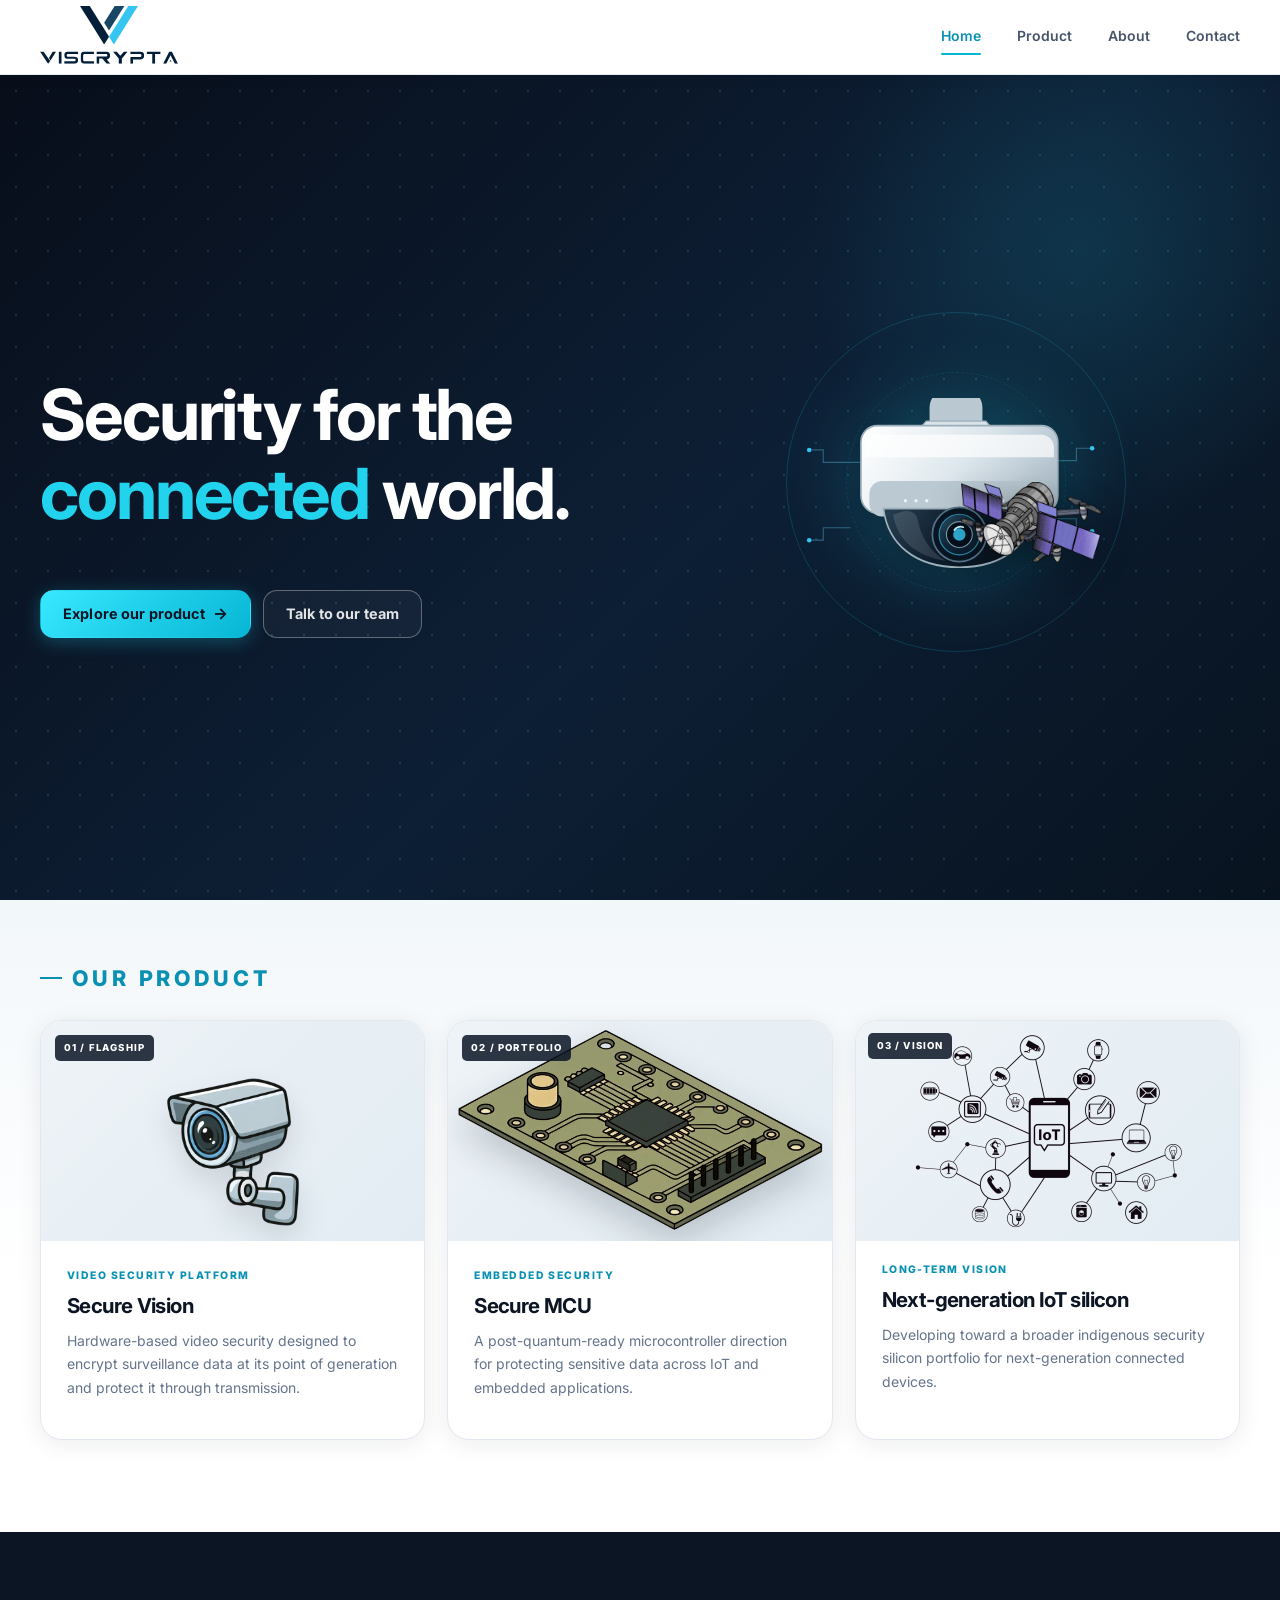
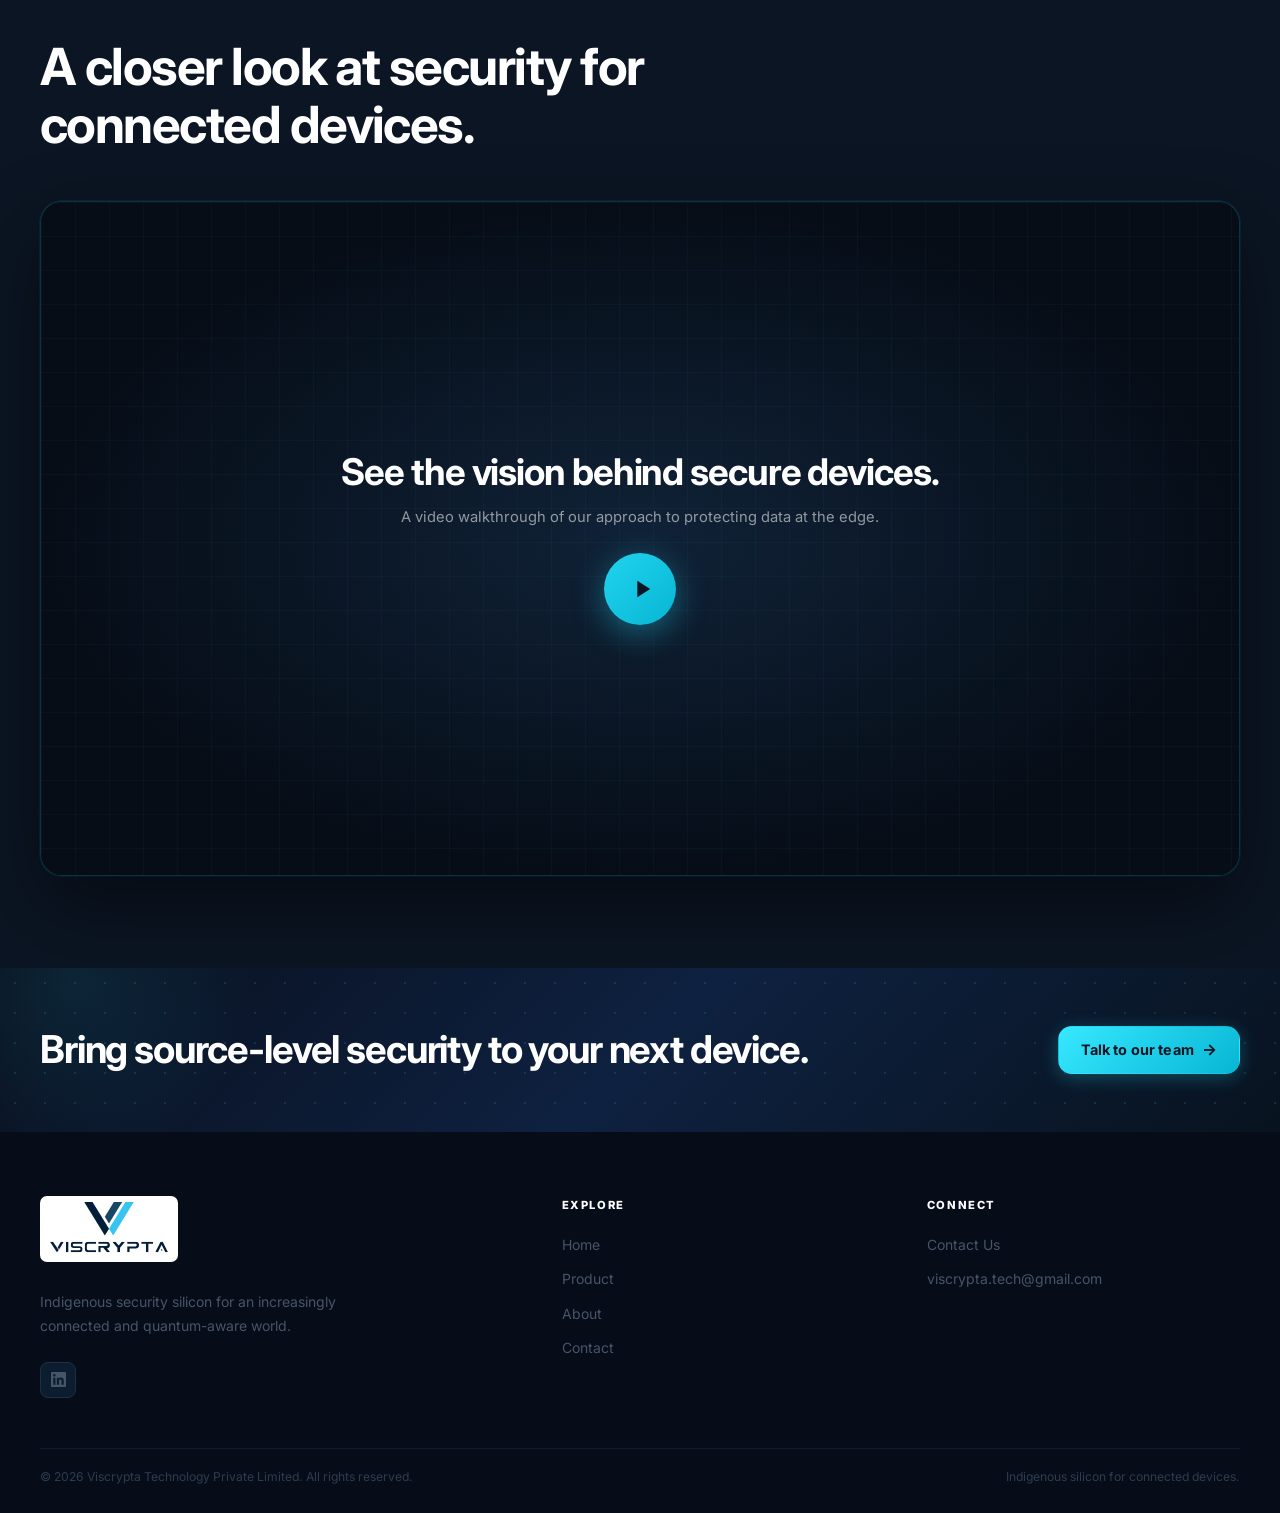
==== index.html @ e65d80e6 "Revise meta tags for improved description Updated meta description and Open Graph tags for clarity." ====
<!doctype html>
<html lang="en">
<head>
  <meta charset="utf-8">
  <meta name="viewport" content="width=device-width, initial-scale=1">
  <meta name="description" content="Viscrypta builds indigenous, hardware rooted security for IoT and embedded devices, protecting data at the edge.">
  <meta name="theme-color" content="#0b1523">
  <title>Viscrypta | Security Silicon for the Connected World</title>
  <link rel="icon" href="https://viscrypta0411.github.io/viscrypta-website/assets/web/viscrypta-favicon.svg" type="image/svg+xml">
  <meta property="og:title" content="Viscrypta | Security for the Connected World">
  <meta property="og:description" content="Hardware rooted security for IoT and embedded systems—designed to protect data at the edge with a quantum era.">
  <meta property="og:type" content="website">
  <meta property="og:image" content="https://viscrypta0411.github.io/viscrypta-website/assets/web/viscrypta-favicon.svg">
  <meta property="og:url" content="https://viscrypta0411.github.io/viscrypta-website/">
  <meta name="twitter:card" content="summary_large_image">
  <link rel="preconnect" href="https://fonts.googleapis.com">
  <link rel="preconnect" href="https://fonts.gstatic.com" crossorigin>
  <link href="https://fonts.googleapis.com/css2?family=Inter:wght@400;500;600;700;800&display=swap" rel="stylesheet">
  <link rel="stylesheet" href="styles.css">
  <script src="script.js" defer></script>
</head>
<body>
  <header class="site-header">
    <div class="container nav-wrap">
      <a class="brand" href="index.html" aria-label="Viscrypta home"><img class="brand-logo" src="assets/web/viscrypta-logo.svg" alt="Viscrypta Technology Private Limited"></a>
      <button class="nav-toggle" type="button" aria-label="Open navigation menu" aria-expanded="false" aria-controls="primary-navigation">
        <svg width="20" height="20" viewBox="0 0 20 20" fill="none" aria-hidden="true">
          <rect y="3" width="20" height="2" rx="1" fill="currentColor"/>
          <rect y="9" width="20" height="2" rx="1" fill="currentColor"/>
          <rect y="15" width="20" height="2" rx="1" fill="currentColor"/>
        </svg>
      </button>
      <nav class="nav-links" id="primary-navigation" aria-label="Main navigation">
        <a href="index.html" aria-current="page">Home</a><a href="product.html">Product</a><a href="about.html">About</a><a href="contact.html">Contact</a>
      </nav>
    </div>
  </header>

  <main>
    <section class="hero">
      <div class="container hero-grid">
        <div class="hero-copy">
          <h1>Security for the <span>connected</span> world.</h1>
          <div class="actions">
            <a class="button button-primary" href="product.html">Explore our product <span class="arrow" aria-hidden="true">→</span></a>
            <a class="button button-outline" href="contact.html">Talk to our team</a>
          </div>
        </div>
        <div class="hero-visual" aria-hidden="true">
          <img class="hero-visual-device" src="assets/web/secure-vision-camera.svg" alt="">
          <img class="hero-visual-accent hero-visual-drone" src="assets/web/secure-drone.svg" alt="">
          <img class="hero-visual-accent hero-visual-satellite" src="assets/web/secure-satellite.svg" alt="">
        </div>
      </div>
    </section>

    <section class="section portfolio-section" id="portfolio">
      <div class="container">
        <div class="section-heading section-heading-compact"><span class="eyebrow">Our product</span></div>
        <div class="portfolio-grid">
          <article class="portfolio-card portfolio-card-primary"><div class="portfolio-card-image"><img src="assets/web/cctv.svg" alt="Original illustration of a secure camera with an integrated encryption chip" loading="lazy"><span class="portfolio-number">01 / FLAGSHIP</span></div><div class="portfolio-card-copy"><span class="portfolio-kicker">Video security platform</span><h3>Secure Vision</h3><p>Hardware-based video security designed to encrypt surveillance data at its point of generation and protect it through transmission.</p></div></article>
          <article class="portfolio-card"><div class="portfolio-card-image portfolio-image-chip"><img src="assets/web/mcu.svg" alt="Secure MCU illustration" loading="lazy"><span class="portfolio-number">02 / PORTFOLIO</span></div><div class="portfolio-card-copy"><span class="portfolio-kicker">Embedded security</span><h3>Secure MCU</h3><p>A post-quantum-ready microcontroller direction for protecting sensitive data across IoT and embedded applications.</p></div></article>
          <article class="portfolio-card portfolio-card-roadmap"><div class="roadmap-art"><img src="assets/web/IoT-network.svg" alt="Next-generation IoT silicon network illustration" loading="lazy"><span class="portfolio-number stacked">03 / VISION</span></div><div class="portfolio-card-copy"><span class="portfolio-kicker">Long-term vision</span><h3>Next-generation IoT silicon</h3><p>Developing toward a broader indigenous security silicon portfolio for next-generation connected devices.</p></div></article>
        </div>
      </div>
    </section>

    <section class="section dark-section video-reveal" aria-labelledby="video-title">
      <div class="container">
        <div class="section-heading">
          <h2 id="video-title">A closer look at security for connected devices.</h2>
        </div>
        <div class="video-section-wrap">
          <div class="video-embed-frame">
            <div class="yt-facade" data-video="assets/web/videoplayback.mp4" tabindex="0" role="button" aria-label="Play product walkthrough video">
              <div class="yt-meta">
                <h3>See the vision behind secure devices.</h3>
                <p>A video walkthrough of our approach to protecting data at the edge.</p>
              </div>
              <button class="yt-play-btn" type="button" aria-label="Play product demo video">
                <svg viewBox="0 0 24 24" fill="currentColor" aria-hidden="true"><path d="M8 5v14l11-7z"/></svg>
              </button>
            </div>
          </div>
        </div>
      </div>
    </section>

    <section class="cta-band"><div class="container"><h2>Bring source-level security to your next device.</h2><a class="button button-primary" href="contact.html">Talk to our team <span class="arrow" aria-hidden="true">→</span></a></div></section>
  </main>

  <footer class="site-footer">
    <div class="container">
      <div class="footer-top">
        <div>
          <a class="brand" href="index.html" aria-label="Viscrypta home"><img class="brand-logo" src="assets/web/viscrypta-logo.svg" alt="Viscrypta Technology Private Limited"></a>
          <p class="footer-about">Indigenous security silicon for an increasingly connected and quantum-aware world.</p>
          <div class="footer-social">
            <a href="https://www.linkedin.com/company/viscrypta" aria-label="Viscrypta on LinkedIn" target="_blank" rel="noopener noreferrer">
              <svg viewBox="0 0 24 24" fill="currentColor" aria-hidden="true"><path d="M20.447 20.452h-3.554v-5.569c0-1.328-.027-3.037-1.852-3.037-1.853 0-2.136 1.445-2.136 2.939v5.667H9.351V9h3.414v1.561h.046c.477-.9 1.637-1.85 3.37-1.85 3.601 0 4.267 2.37 4.267 5.455v6.286zM5.337 7.433a2.062 2.062 0 01-2.063-2.065 2.064 2.064 0 112.063 2.065zm1.782 13.019H3.555V9h3.564v11.452zM22.225 0H1.771C.792 0 0 .774 0 1.729v20.542C0 23.227.792 24 1.771 24h20.451C23.2 24 24 23.227 24 22.271V1.729C24 .774 23.2 0 22.222 0h.003z"/></svg>
            </a>
          </div>
        </div>
        <div><div class="footer-title">Explore</div><div class="footer-links"><a href="index.html">Home</a><a href="product.html">Product</a><a href="about.html">About</a><a href="contact.html">Contact</a></div></div>
        <div><div class="footer-title">Connect</div><div class="footer-links"><a href="contact.html">Contact Us</a><a href="mailto:viscrypta.tech@gmail.com">viscrypta.tech@gmail.com</a></div></div>
      </div>
      <div class="footer-bottom"><span>© 2026 Viscrypta Technology Private Limited. All rights reserved.</span><span>Indigenous silicon for connected devices.</span></div>
    </div>
  </footer>
</body>
</html>
---- styles.css ----
/* ============================================================
   VISCRYPTA — Design System v2
   ============================================================ */

:root {
  --navy:        #0b1523;
  --navy-soft:   #132035;
  --cyan:        #22d3ee;
  --cyan-mid:    #06b6d4;
  --cyan-dark:   #0891b2;
  --steel:       #94a3b8;
  --ink-muted:   #64748b;
  --line:        #e2e8f0;
  --pale:        #f8fafc;
  --white:       #ffffff;
  --green:       #10b981;
  --max-width:   1200px;
  --r:           14px;
  --r-lg:        22px;
  --shadow:      0 4px 24px rgba(11,21,35,.08);
  --shadow-md:   0 12px 40px rgba(11,21,35,.11);
  --shadow-lg:   0 24px 64px rgba(11,21,35,.16);
}

/* ── Reset & Base ─────────────────────────────────────────── */
*, *::before, *::after { box-sizing: border-box; }
html { scroll-behavior: smooth; }
body {
  margin: 0;
  color: var(--navy);
  background: #fff;
  font-family: Inter, 'Segoe UI', Arial, sans-serif;
  font-size: 16px;
  line-height: 1.68;
  -webkit-font-smoothing: antialiased;
}
a { color: inherit; text-decoration: none; }
button, input, textarea { font: inherit; }
img, svg { max-width: 100%; }
p { margin-top: 0; }
h1, h2, h3 { margin-top: 0; line-height: 1.12; letter-spacing: -.03em; }
h1 { font-size: clamp(2.5rem, 5.5vw, 4.8rem); }
h2 { font-size: clamp(2rem, 4vw, 3.2rem); }
h3 { font-size: 1.28rem; }
.container { width: min(var(--max-width), calc(100% - 48px)); margin-inline: auto; }

/* ── Utilities ────────────────────────────────────────────── */
.eyebrow {
  display: inline-flex; align-items: center; gap: 10px;
  color: var(--cyan-dark); font-size: .72rem; font-weight: 800;
  letter-spacing: .18em; text-transform: uppercase;
}
.eyebrow::before { content: ''; width: 22px; height: 2px; background: currentColor; flex: none; }
.lead { color: var(--ink-muted); font-size: clamp(1.05rem, 1.5vw, 1.2rem); max-width: 640px; }
.section { padding: 92px 0; }
.section-heading { max-width: 720px; margin-bottom: 48px; }
.section-heading-compact { margin-bottom: 24px; }
.section-heading h2 { margin: 14px 0 16px; }
.section-heading .eyebrow,
.story-copy > .eyebrow,
.roadmap-layout .eyebrow { font-size: clamp(1rem, 2vw, 1.35rem); }
.capability-heading { font-size: clamp(1.6rem, 3vw, 2.4rem); }
.section-heading p { color: var(--ink-muted); margin-bottom: 0; }
.section-heading .eyebrow + .lead,
.section-heading .eyebrow + p { margin-top: 18px; line-height: 1.78; }
.arrow { font-size: 1.1em; line-height: 1; transition: transform .2s ease; }
.button:hover .arrow { transform: translateX(3px); }

/* ── Buttons ──────────────────────────────────────────────── */
.button {
  display: inline-flex; align-items: center; justify-content: center; gap: 8px;
  min-height: 48px; padding: 0 22px;
  border: 1.5px solid transparent; border-radius: var(--r);
  font-size: .9rem; font-weight: 700; letter-spacing: .01em; cursor: pointer;
  transition: transform .2s, box-shadow .2s, background .2s, border-color .2s, color .2s;
}
.button:hover { transform: translateY(-2px); }
.button:active { transform: translateY(0) scale(0.98); }
.button-primary {
  color: var(--navy);
  background: linear-gradient(135deg, #38e8ff 0%, var(--cyan-mid) 100%);
  border-color: transparent;
  box-shadow: 0 4px 18px rgba(34,211,238,.28);
}
.button-primary:hover {
  background: linear-gradient(135deg, #5ef0ff 0%, #22d3ee 100%);
  box-shadow: 0 8px 30px rgba(34,211,238,.4);
}
.button-outline { color: var(--navy); border-color: #c5d0dc; background: transparent; }
.button-outline:hover { border-color: var(--cyan-dark); color: var(--cyan-dark); background: rgba(34,211,238,.06); }
.button-dark { color: white; background: var(--navy); border-color: var(--navy); }
.button-dark:hover { background: #1b2d46; }
/* Hero variant overrides */
.hero .button-outline { color: rgba(255,255,255,.88); border-color: rgba(255,255,255,.32); background: rgba(255,255,255,.04); }
.hero .button-outline:hover { color: #fff; border-color: var(--cyan); background: rgba(34,211,238,.1); }

/* ── Header ───────────────────────────────────────────────── */
.site-header {
  position: sticky; top: 0; z-index: 50;
  background: rgba(255,255,255,.9);
  backdrop-filter: blur(20px);
  -webkit-backdrop-filter: blur(20px);
  border-bottom: 1px solid rgba(226,232,240,.8);
  box-shadow: 0 1px 18px rgba(11,21,35,.04);
  transition: background .25s ease, box-shadow .25s ease;
}
.site-header.is-scrolled {
  background: rgba(255,255,255,.98);
  box-shadow: 0 4px 24px rgba(11,21,35,.09);
}
.nav-wrap {
  min-height: 74px;
  display: flex; align-items: center; justify-content: space-between; gap: 32px;
}
.brand { display: inline-flex; align-items: center; gap: 11px; font-weight: 800; font-size: 1.05rem; white-space: nowrap; }
.brand-logo { display: block; width: 138px; height: auto; object-fit: contain; }
.nav-links { display: flex; align-items: center; gap: clamp(16px, 3vw, 36px); }
.nav-links > a:not(.button) {
  color: #475569; font-size: .875rem; font-weight: 600;
  transition: color .2s; position: relative; padding-bottom: 2px;
}
.nav-links > a:not(.button):hover { color: var(--navy); }
.nav-links > a[aria-current="page"] { color: var(--cyan-dark); }
.nav-links > a[aria-current="page"]::after {
  content: ''; position: absolute; bottom: -5px; left: 0; right: 0;
  height: 2px; background: var(--cyan-mid); border-radius: 2px;
}
.nav-toggle {
  display: none; width: 44px; height: 44px;
  background: transparent; color: var(--navy);
  border: 1.5px solid var(--line); border-radius: 10px; cursor: pointer;
  place-items: center; transition: border-color .2s, background .2s;
}
.nav-toggle:hover {
  border-color: var(--cyan-mid);
  background: rgba(34,211,238,.05);
}
.nav-toggle svg rect {
  transition: transform .25s ease, opacity .2s ease;
  transform-origin: 10px 10px;
}
.nav-toggle.is-active svg rect:nth-child(1) {
  transform: translateY(6px) rotate(45deg);
}
.nav-toggle.is-active svg rect:nth-child(2) {
  opacity: 0;
}
.nav-toggle.is-active svg rect:nth-child(3) {
  transform: translateY(-6px) rotate(-45deg);
}

/* ── Hero ─────────────────────────────────────────────────── */
.hero {
  position: relative; overflow: hidden;
  min-height: calc(100vh - 75px);
  min-height: calc(100svh - 75px);
  display: flex; align-items: center;
  padding: 100px 0 112px; color: #fff;
  background: linear-gradient(135deg, #080e1a 0%, #0d1f35 55%, #08131f 100%);
}
/* Subtle dot grid */
.hero::before {
  content: '';
  position: absolute; inset: 0;
  background-image:
    radial-gradient(circle, rgba(34,211,238,.18) 1px, transparent 1px);
  background-size: 32px 32px;
  pointer-events: none;
}
/* Glow orb */
.hero::after {
  content: '';
  position: absolute;
  top: -15%; right: -8%;
  width: 600px; height: 600px;
  background: radial-gradient(circle, rgba(34,211,238,.13) 0%, transparent 65%);
  pointer-events: none;
}
.hero-grid {
  position: relative; z-index: 1;
  display: grid;
  grid-template-columns: 1fr 1fr;
  gap: 64px;
  align-items: center;
}
.hero-copy { max-width: 600px; }
.hero-copy .eyebrow { color: var(--cyan); }
.hero-copy h1 { margin: 16px 0 22px; }
.hero-copy h1 span { color: var(--cyan); }
.hero-copy .lead { color: rgba(255,255,255,.62); max-width: 560px; margin-bottom: 36px; }
.actions { display: flex; flex-wrap: wrap; gap: 12px; }
.hero .actions { transform: translateY(35px); }

/* Hero visual / animated illustration */
.hero-visual {
  position: relative; display: flex; align-items: center; justify-content: center;
  min-height: 360px;
}
.hero-visual::before {
  content: '';
  position: absolute;
  width: 340px; height: 340px;
  border: 1px solid rgba(34,211,238,.18);
  border-radius: 50%;
  animation: spin-ring 22s linear infinite;
}
.hero-visual::after {
  content: '';
  position: absolute;
  width: 220px; height: 220px;
  border: 1px dashed rgba(34,211,238,.12);
  border-radius: 50%;
  animation: spin-ring 16s linear infinite reverse;
}
.hero-visual-device {
  position: relative; z-index: 1;
  width: min(88%, 360px);
  filter: drop-shadow(0 4px 40px rgba(34,211,238,.3));
  animation: float 5s ease-in-out infinite;
}
.hero-visual-accent {
  position: absolute; z-index: 2; top: 50%; left: 50%;
  width: clamp(112px, 30%, 150px); height: auto;
  object-fit: contain;
  filter: drop-shadow(0 8px 16px rgba(0,0,0,.24));
  pointer-events: none;
  animation: orbit-camera 28s linear infinite;
}
.hero-visual-satellite { animation-delay: -14s; }
@keyframes orbit-camera {
  0%, 100% { transform: translate(-50%, -50%) translate(0, -170px); }
  12.5% { transform: translate(-50%, -50%) translate(165px, -140px); }
  25% { transform: translate(-50%, -50%) translate(230px, 0); }
  37.5% { transform: translate(-50%, -50%) translate(165px, 140px); }
  50% { transform: translate(-50%, -50%) translate(0, 170px); }
  62.5% { transform: translate(-50%, -50%) translate(-165px, 140px); }
  75% { transform: translate(-50%, -50%) translate(-230px, 0); }
  87.5% { transform: translate(-50%, -50%) translate(-165px, -140px); }
}
@keyframes spin-ring { to { transform: rotate(360deg); } }
@keyframes float { 0%, 100% { transform: translateY(0); } 50% { transform: translateY(-16px); } }

.hero-note { display: flex; align-items: center; gap: 10px; margin-top: 34px; color: rgba(255,255,255,.5); font-size: .8rem; }
.status-dot { width: 8px; height: 8px; flex: none; background: var(--green); border-radius: 50%; box-shadow: 0 0 0 5px rgba(16,185,129,.15); }

/* ── Portfolio Section ────────────────────────────────────── */
.portfolio-section { padding-top: 60px; background: linear-gradient(180deg, #f2f7fa 0%, #fff 60%); }
.portfolio-grid { display: grid; grid-template-columns: repeat(3, minmax(0, 1fr)); gap: 22px; align-items: stretch; }
.portfolio-card {
  min-width: 0; overflow: hidden; display: flex; flex-direction: column;
  background: white; border: 1px solid var(--line); border-radius: var(--r-lg);
  box-shadow: var(--shadow);
  transition: transform .28s ease, box-shadow .28s ease, border-color .28s ease;
}
.portfolio-card:hover {
  transform: translateY(-6px);
  border-color: rgba(34,211,238,.55);
  box-shadow: var(--shadow-lg), 0 0 0 1px rgba(34,211,238,.12);
}
.portfolio-card-image {
  position: relative; height: 220px; overflow: hidden;
  display: grid; place-items: center;
  background: linear-gradient(135deg, #eef3f7, #e2ecf2);
}
.portfolio-card-primary .portfolio-card-image { height: 220px; padding: 8px 16px 20px; }
.portfolio-card-image img { width: 100%; height: 100%; object-fit: cover; transition: transform .55s ease; }
.portfolio-card:hover .portfolio-card-image img { transform: scale(1.05); }
.portfolio-card-image.portfolio-image-chip img { object-fit: contain; filter: drop-shadow(0 16px 18px rgba(11,20,36,.2)); transition: none; transform: none !important; }
.portfolio-card-primary .portfolio-card-image img { width: 78%; height: 78%; object-fit: contain; object-position: center; transform: translateY(-7px); filter: drop-shadow(0 14px 14px rgba(11,20,36,.12)); }
.portfolio-card-primary:hover .portfolio-card-image img { transform: translateY(-7px); }
.portfolio-card-roadmap .roadmap-art { height: 220px; min-height: 0; background: linear-gradient(135deg, #eef3f7, #e2ecf2); }
.portfolio-card-roadmap .roadmap-art img { width: 100%; height: 100%; object-fit: contain; }
.portfolio-card-roadmap .roadmap-art .portfolio-number { top: 12px; left: 12px; background: rgba(11,20,36,.85); color: #fff; }
.portfolio-card-roadmap .roadmap-art .stacked { position: absolute; left: 12px; top: 12px; z-index: 2; }
.portfolio-card-roadmap .text-link { border-bottom-color: var(--cyan); color: var(--navy); }
.portfolio-card-roadmap .text-link:hover { color: var(--cyan-dark); }
.portfolio-number { position: absolute; top: 14px; left: 14px; padding: 5px 9px; color: white; background: rgba(11,20,36,.85); font-size: .6rem; font-weight: 800; letter-spacing: .12em; border-radius: 5px; }
.portfolio-card-copy { padding: 26px; display: flex; flex: 1; flex-direction: column; align-items: flex-start; }
.portfolio-kicker { color: var(--cyan-dark); font-size: .65rem; font-weight: 800; letter-spacing: .14em; text-transform: uppercase; }
.portfolio-card-copy h3 { margin: 10px 0 11px; font-size: 1.28rem; }
.portfolio-card-copy p { flex: 1; color: var(--ink-muted); font-size: .875rem; }
.text-link { display: inline-flex; gap: 7px; align-items: center; color: var(--navy); font-size: .82rem; font-weight: 700; border-bottom: 1.5px solid var(--cyan); padding-bottom: 2px; transition: color .2s; }
.text-link:hover { color: var(--cyan-dark); }
.portfolio-card-roadmap .portfolio-card-copy { padding-top: 20px; }
.roadmap-art { min-height: 220px; position: relative; overflow: hidden; }

/* ── Dark / Video Section ─────────────────────────────────── */
.dark-section { color: white; background: var(--navy); }
.dark-section .section-heading p, .dark-section .lead { color: rgba(255,255,255,.58); }
.dark-section .eyebrow { color: var(--cyan); }
.video-reveal { opacity: 0; transform: translateY(40px); transition: opacity .8s ease, transform .8s ease; }
.video-reveal.is-visible { opacity: 1; transform: translateY(0); }

/* YouTube embed */
.video-section-wrap { margin-top: 42px; }
.video-embed-frame {
  position: relative; overflow: hidden; width: 100%; aspect-ratio: 16 / 9;
  border-radius: var(--r-lg);
  border: 1px solid rgba(34,211,238,.2);
  box-shadow: 0 32px 80px rgba(0,0,0,.45), 0 0 0 1px rgba(34,211,238,.08);
  background: #050c18;
}
.video-embed-frame iframe, .video-embed-frame video { display: block; position: absolute; inset: 0; width: 100%; height: 100%; border: 0; }

/* YouTube facade (click-to-play) */
.yt-facade {
  position: absolute; inset: 0; display: flex; flex-direction: column;
  align-items: center; justify-content: center; gap: 24px;
  cursor: pointer;
  background: radial-gradient(ellipse at center, #102237 0%, #060d17 70%);
  transition: background .3s ease;
  outline: none;
}
.yt-facade:focus-visible {
  box-shadow: inset 0 0 0 3px var(--cyan);
}
.yt-facade:hover {
  background: radial-gradient(ellipse at center, #132a42 0%, #08121f 70%);
}
.yt-facade:hover .yt-play-btn {
  transform: scale(1.12);
  box-shadow: 0 12px 40px rgba(34,211,238,.6);
}
.yt-facade::before {
  content: '';
  position: absolute; inset: 0;
  background-image: linear-gradient(rgba(34,211,238,.035) 1px, transparent 1px),
    linear-gradient(90deg, rgba(34,211,238,.035) 1px, transparent 1px);
  background-size: 34px 34px;
  pointer-events: none;
}
.yt-meta { position: relative; z-index: 1; text-align: center; padding: 0 20px; }
.yt-label {
  display: inline-flex; align-items: center; gap: 9px;
  color: var(--cyan); font-size: .68rem; font-weight: 800; letter-spacing: .15em;
  margin-bottom: 16px;
}
.yt-label i { display: inline-block; width: 7px; height: 7px; border-radius: 50%; background: var(--green); box-shadow: 0 0 0 4px rgba(16,185,129,.15); }
.yt-meta h3 { color: white; font-size: clamp(1.5rem, 3vw, 2.3rem); margin: 0 0 12px; }
.yt-meta p { color: rgba(255,255,255,.55); font-size: .92rem; max-width: 540px; margin: 0 auto; }
.yt-play-btn {
  position: relative; z-index: 1;
  width: 72px; height: 72px; border-radius: 50%; border: none;
  background: linear-gradient(135deg, var(--cyan), var(--cyan-mid));
  color: var(--navy); cursor: pointer; display: grid; place-items: center;
  box-shadow: 0 8px 32px rgba(34,211,238,.4);
  transition: transform .2s, box-shadow .2s;
}
.yt-play-btn:hover { transform: scale(1.1); box-shadow: 0 12px 40px rgba(34,211,238,.55); }
.yt-play-btn svg { width: 28px; height: 28px; margin-left: 4px; }
.yt-index {
  position: absolute; bottom: 18px; right: 20px; z-index: 2;
  color: rgba(255,255,255,.35); font-size: .6rem; font-weight: 800; letter-spacing: .14em;
}
.video-caption { margin: 18px 0 0; color: rgba(255,255,255,.38); font-size: .78rem; }
.demo-label i { width: 7px; height: 7px; border-radius: 50%; background: var(--green); box-shadow: 0 0 0 4px rgba(16,185,129,.13); display: inline-block; }

/* ── Page Hero (inner pages) ──────────────────────────────── */
.page-hero {
  position: relative; overflow: hidden;
  padding: 82px 0 74px; color: #fff;
  background: linear-gradient(135deg, #080e1a 0%, #0d1f35 55%, #08131f 100%);
}
.page-hero::before {
  content: '';
  position: absolute; inset: 0;
  background-image: radial-gradient(circle, rgba(34,211,238,.15) 1px, transparent 1px);
  background-size: 32px 32px;
  pointer-events: none;
}
.page-hero::after {
  content: ''; position: absolute;
  top: -25%; right: -5%;
  width: 500px; height: 500px;
  background: radial-gradient(circle, rgba(34,211,238,.1) 0%, transparent 60%);
  pointer-events: none;
}
.page-hero .container { position: relative; z-index: 1; }
.page-hero .eyebrow { color: var(--cyan); }
.page-hero h1 { max-width: 900px; margin: 18px 0 0; font-size: clamp(2.5rem, 5vw, 4.1rem); }
.page-hero .lead { margin-top: 18px; margin-bottom: 0; color: rgba(255,255,255,.62); }

/* ── Feature Cards ────────────────────────────────────────── */
.feature-grid { display: grid; grid-template-columns: repeat(3,1fr); gap: 22px; }
.feature-card, .price-card, .application-card { border: 1px solid var(--line); background: white; }
.feature-card {
  position: relative; overflow: hidden; padding: 30px; min-height: 250px;
  border-radius: var(--r-lg); box-shadow: var(--shadow);
  transition: transform .28s ease, box-shadow .28s ease, border-color .28s ease;
}
.feature-card::after {
  content: ''; position: absolute; top: 0; left: 0; right: 0; height: 3px;
  background: linear-gradient(90deg, var(--cyan), var(--cyan-dark));
  opacity: 0; transition: opacity .28s;
}
.feature-card:hover { transform: translateY(-5px); border-color: rgba(34,211,238,.45); box-shadow: var(--shadow-lg); }
.feature-card:hover::after { opacity: 1; }
.feature-card .card-index { display: inline-block; margin-bottom: 28px; color: var(--cyan-dark); font-size: .7rem; font-weight: 800; letter-spacing: .14em; }
.feature-card h3 { margin-bottom: 12px; }
.feature-card p { color: var(--ink-muted); margin: 0; font-size: .9rem; }

/* ── Deployment Grid ──────────────────────────────────────── */
.deployment-section { background: var(--pale); }
.deployment-grid { display: grid; grid-template-columns: repeat(4,1fr); gap: 20px; }
.deployment-card { overflow: hidden; background: white; border: 1px solid var(--line); border-radius: var(--r-lg); box-shadow: var(--shadow); transition: transform .28s ease, box-shadow .28s ease; }
.deployment-card:hover { transform: translateY(-5px); box-shadow: var(--shadow-lg); }
.deployment-photo { position: relative; height: 185px; overflow: hidden; background: #e4edf4; }
.deployment-photo img { width: 100%; height: 100%; object-fit: cover; transition: transform .55s ease; }
.deployment-card:hover .deployment-photo img { transform: scale(1.07); }
.deployment-photo span { position: absolute; left: 12px; top: 12px; padding: 4px 9px; color: white; background: rgba(11,20,36,.85); font-size: .62rem; font-weight: 800; letter-spacing: .1em; border-radius: 4px; }
.deployment-copy { padding: 22px; }
.deployment-copy h3 { margin: 0 0 8px; font-size: 1.05rem; }
.deployment-copy p { margin: 0; color: var(--ink-muted); font-size: .84rem; }

/* ── Roadmap ──────────────────────────────────────────────── */
.roadmap-section { background: white; }
.roadmap-layout { display: grid; grid-template-columns: .85fr 1.15fr; align-items: center; gap: 80px; }
.roadmap-layout .eyebrow { margin-bottom: 18px; }
.roadmap-layout h2 { margin: 20px 0 22px; }
.roadmap-layout .lead { margin-top: 0; line-height: 1.78; }
.roadmap-stack { border-top: 1px solid var(--line); }
.roadmap-row {
  display: grid; grid-template-columns: 66px 1fr auto; align-items: center; gap: 18px;
  padding: 24px 14px; border-bottom: 1px solid var(--line);
  border-radius: 10px;
  transition: background .2s ease, transform .2s ease;
}
.roadmap-row:hover {
  background: rgba(34,211,238,.04);
  transform: translateX(4px);
}
.roadmap-row:hover .roadmap-step {
  color: var(--cyan-mid);
}
.roadmap-step { color: var(--cyan-dark); font-size: .68rem; font-weight: 800; letter-spacing: .12em; }
.roadmap-row h3 { margin: 0 0 5px; font-size: 1rem; }
.roadmap-row p { margin: 0; color: var(--ink-muted); font-size: .84rem; }
.roadmap-status { padding: 5px 10px; color: var(--navy); background: var(--pale); border: 1px solid var(--line); border-radius: 5px; font-size: .58rem; font-weight: 800; letter-spacing: .1em; white-space: nowrap; }

/* ── Source Security (Product dark band) ──────────────────── */
.source-security { display: grid; grid-template-columns: 1fr 1fr; align-items: center; gap: 72px; }
.source-visual {
  position: relative; min-height: 360px; overflow: hidden;
  display: grid; place-items: center;
  background: linear-gradient(145deg, #0d1f34, #060e19);
  border: 1px solid rgba(34,211,238,.14); border-radius: var(--r-lg);
}
.source-visual::before {
  content: ''; position: absolute; inset: 12%;
  border: 1px solid rgba(34,211,238,.22); transform: rotate(45deg);
}
.source-visual::after {
  content: ''; position: absolute; inset: 0;
  background: radial-gradient(circle at 50%, rgba(34,211,238,.07), transparent 60%);
}
.source-visual img { position: relative; z-index: 1; display: block; width: min(100%, 500px); height: auto; filter: drop-shadow(0 22px 24px rgba(0,0,0,.3)); }
.source-copy h2 { margin: 16px 0; }
.source-copy p { color: rgba(255,255,255,.62); margin-bottom: 14px; }
.source-copy .button { margin-top: 8px; }
.assembly-figure { margin: 0; padding: 14px; background: #fff; border: 1px solid var(--line); border-radius: var(--r); box-shadow: var(--shadow-lg); }
.assembly-figure img { display: block; width: 100%; max-height: 520px; object-fit: contain; }
.assembly-figure figcaption { margin-top: 9px; padding: 9px 7px 3px; color: var(--ink-muted); border-top: 1px solid var(--line); font-size: .7rem; letter-spacing: .045em; }

/* ── Pricing ──────────────────────────────────────────────── */
.pricing-grid { display: grid; grid-template-columns: repeat(3,1fr); gap: 22px; align-items: stretch; }
.price-card {
  padding: 32px; display: flex; flex-direction: column; min-height: 340px;
  border-radius: var(--r-lg); box-shadow: var(--shadow);
  transition: transform .28s ease, box-shadow .28s ease, border-color .28s ease;
}
.price-card:hover { transform: translateY(-5px); border-color: var(--cyan-dark); box-shadow: var(--shadow-lg); }
.price-card.featured { border-color: var(--cyan-dark); box-shadow: 0 8px 40px rgba(8,145,178,.15); }
.price-card .tier { color: var(--cyan-dark); font-size: .7rem; letter-spacing: .15em; font-weight: 800; text-transform: uppercase; }
.price-card h3 { margin: 14px 0 10px; font-size: 1.55rem; }
.price-card p { color: var(--ink-muted); font-size: .9rem; }
.price-card .button { margin-top: auto; align-self: flex-start; }
.engagement-note { margin-top: 28px; padding: 20px 24px; background: var(--pale); border-left: 3px solid var(--cyan); border-radius: 0 var(--r) var(--r) 0; color: var(--ink-muted); font-size: .88rem; }

/* ── About / Story ────────────────────────────────────────── */
.story-grid { display: block; }
.about-content-grid { display: grid; grid-template-columns: 1fr; gap: 20px; width: 100%; }
.story-copy { max-width: 820px; }
.about-content-panel {
  position: relative; overflow: hidden; width: 100%; max-width: none; padding: 42px 46px;
  border: 1px solid var(--line); border-radius: var(--r-lg);
  background: linear-gradient(145deg, #fff 0%, #f8fbfd 100%);
  box-shadow: var(--shadow-md);
}
.about-content-panel::before {
  content: ''; position: absolute; top: 0; left: 0; width: 100%; height: 4px;
  background: linear-gradient(90deg, var(--cyan), var(--cyan-dark));
}
.story-copy p { color: var(--ink-muted); margin-bottom: 1rem; }
.story-copy .eyebrow:not(:first-child) { margin-top: 40px; }
.story-copy blockquote {
  position: relative;
  margin: 14px 0 0;
  padding: 18px 24px;
  background: rgba(34,211,238,.04);
  border-left: 3px solid var(--cyan-mid);
  border-radius: 0 var(--r) var(--r) 0;
  color: var(--navy);
  font-size: clamp(1.05rem, 1.5vw, 1.22rem);
  font-style: italic;
  font-weight: 500;
  line-height: 1.6;
}
.mission-list {
  list-style: none;
  margin: 14px 0 0;
  padding-left: 0;
  color: var(--ink-muted);
  display: grid;
  gap: 12px;
}
.mission-list li {
  position: relative;
  padding-left: 28px;
  line-height: 1.62;
  margin-bottom: 0;
}
.mission-list li::before {
  content: '▹';
  position: absolute;
  left: 6px;
  top: 0;
  color: var(--cyan-dark);
  font-size: 1.05rem;
  font-weight: bold;
}
.credentials-section { background: linear-gradient(180deg, #f3f7fa, #fff); }
.credentials-grid { display: grid; grid-template-columns: repeat(3,1fr); gap: 20px; }
.credential-card { min-height: 205px; padding: 28px; border: 1px solid var(--line); background: white; border-radius: var(--r); box-shadow: var(--shadow); }
.credential-index { color: var(--cyan-dark); font-size: .66rem; font-weight: 800; letter-spacing: .13em; }
.credential-card h3 { margin: 28px 0 9px; font-size: 1.18rem; }
.credential-card p { margin: 0; color: var(--ink-muted); font-size: .89rem; }
.credential-highlight { color: white; border-color: var(--navy); background: var(--navy); }
.credential-highlight .credential-index { color: var(--cyan); }
.credential-highlight strong { display: block; margin: 20px 0 4px; color: var(--cyan); font-size: 2.5rem; line-height: 1; }
.credential-highlight p { color: rgba(255,255,255,.58); }
.story-aside { padding: 30px; background: var(--navy); color: white; border-radius: var(--r); }
.story-aside strong { display: block; color: var(--cyan); font-size: 2.7rem; line-height: 1; }
.story-aside span { color: rgba(255,255,255,.58); font-size: .9rem; }

/* ── Team ─────────────────────────────────────────────────── */
.team-grid { display: grid; grid-template-columns: repeat(4,1fr); gap: 20px; }
.team-card { overflow: hidden; border: 1px solid var(--line); background: white; border-radius: var(--r-lg); box-shadow: var(--shadow); transition: transform .28s ease, box-shadow .28s ease, border-color .28s ease; }
.team-card:hover { transform: translateY(-5px); box-shadow: var(--shadow-lg); border-color: rgba(34,211,238,.4); }
.team-photo { position: relative; overflow: hidden; aspect-ratio: 1.1; display: grid; place-items: center; color: var(--cyan); background: radial-gradient(circle at 50% 35%, #2c4968, transparent 40%), linear-gradient(145deg, #122239, #223a54); font-size: 2.2rem; font-weight: 700; letter-spacing: .08em; }
.team-photo img { display: block; width: 100%; height: 100%; object-fit: cover; }
.team-photo img.team-photo-top-inset { padding-top: 30px; }
.team-info { padding: 20px; }
.team-info h3 { font-size: 1.05rem; margin: 0 0 6px; }
.team-info p { color: var(--ink-muted); font-size: .84rem; margin: 0; }
.team-link { margin-top: 12px; }

/* ── Application Cards (Grid 4) ───────────────────────────── */
.grid-4 { display: grid; grid-template-columns: repeat(4, 1fr); gap: 18px; }
.application-card { min-height: 235px; padding: 25px; display: flex; flex-direction: column; justify-content: space-between; border-radius: var(--r); box-shadow: var(--shadow); transition: transform .25s ease, border-color .25s ease, box-shadow .25s ease; }
.application-card:hover { transform: translateY(-4px); border-color: var(--cyan); box-shadow: var(--shadow-md); }
.card-index { color: var(--cyan-dark); font-size: .72rem; font-weight: 800; letter-spacing: .12em; }
.application-card h3 { margin: 28px 0 8px; }
.application-card p { color: var(--ink-muted); font-size: .9rem; margin: 0; }
.card-mark { width: 42px; height: 42px; display: grid; place-items: center; color: var(--cyan-dark); background: #eaf9fd; font-size: 1.15rem; font-weight: 800; border-radius: 8px; }

/* ── Contact ──────────────────────────────────────────────── */
.contact-grid { display: grid; grid-template-columns: 1.15fr .85fr; gap: 68px; align-items: start; }
.contact-form { display: grid; grid-template-columns: 1fr 1fr; gap: 20px; }
.field { display: flex; flex-direction: column; gap: 8px; }
.field.full { grid-column: 1 / -1; }
.field label { font-size: .82rem; font-weight: 600; color: var(--navy); }
.field input, .field textarea {
  width: 100%; padding: 13px 15px; color: var(--navy);
  border: 1.5px solid #e2e8f0; border-radius: var(--r); background: white; outline: none;
  transition: border-color .2s, box-shadow .2s; font-size: .9rem;
}
.field textarea { min-height: 150px; resize: vertical; }
.field input:focus, .field textarea:focus { border-color: var(--cyan-dark); box-shadow: 0 0 0 3px rgba(34,211,238,.12); }
.contact-aside { padding: 30px; border-radius: var(--r-lg); background: var(--pale); border: 1px solid var(--line); }
.contact-aside h3 { margin-bottom: 12px; }
.contact-aside p { color: var(--ink-muted); }
.email-link { display: inline-block; color: var(--cyan-dark); font-weight: 700; border-bottom: 1.5px solid var(--cyan); padding-bottom: 1px; transition: color .2s; }
.email-link:hover { color: var(--cyan-mid); }
.contact-detail { border-top: 1px solid var(--line); margin-top: 24px; padding-top: 18px; color: var(--ink-muted); font-size: .86rem; }
.form-note { color: var(--ink-muted); font-size: .78rem; margin-top: 8px; }

/* ── CTA Band ─────────────────────────────────────────────── */
.cta-band {
  padding: 58px 0; color: white;
  background: linear-gradient(135deg, #090f1d 0%, #0e2140 50%, #08131f 100%);
  position: relative; overflow: hidden;
}
.cta-band::before {
  content: ''; position: absolute; inset: 0;
  background-image: radial-gradient(circle, rgba(34,211,238,.15) 1px, transparent 1px);
  background-size: 30px 30px; pointer-events: none;
}
.cta-band::after {
  content: ''; position: absolute;
  bottom: -30%; left: -10%;
  width: 400px; height: 400px;
  background: radial-gradient(circle, rgba(34,211,238,.1) 0%, transparent 65%);
  pointer-events: none;
}
.cta-band .container { position: relative; z-index: 1; display: flex; align-items: center; justify-content: space-between; gap: 32px; }
.cta-band h2 { margin: 0; font-size: clamp(1.65rem, 3vw, 2.4rem); }

/* ── Footer ───────────────────────────────────────────────── */
.site-footer { color: #64748b; background: #060c18; padding: 64px 0 26px; }
.footer-top { display: grid; grid-template-columns: 1.5fr 1fr 1fr; gap: 52px; padding-bottom: 50px; }
.site-footer .brand { color: white; }
.site-footer .brand-logo { padding: 6px 10px; background: white; border-radius: 7px; }
.footer-about { max-width: 360px; color: #475569; font-size: .875rem; margin-top: 20px; line-height: 1.72; }
.footer-title { color: white; font-size: .7rem; font-weight: 800; letter-spacing: .14em; text-transform: uppercase; margin-bottom: 18px; }
.footer-links { display: grid; gap: 11px; font-size: .875rem; }
.footer-links a { color: #475569; transition: color .2s; }
.footer-links a:hover { color: var(--cyan); }
.footer-social { display: flex; gap: 10px; margin-top: 24px; }
.footer-social a {
  display: grid; place-items: center; width: 36px; height: 36px;
  background: #0d1d30; border: 1px solid #1a2f48; border-radius: 8px;
  color: #475569; transition: color .2s, border-color .2s, background .2s;
}
.footer-social a:hover { color: var(--cyan); border-color: rgba(34,211,238,.3); background: rgba(34,211,238,.06); }
.footer-social svg { width: 15px; height: 15px; }
.footer-bottom { border-top: 1px solid #0d1d30; padding-top: 18px; display: flex; justify-content: space-between; gap: 20px; color: #2d3d50; font-size: .76rem; }

/* ── Accessibility ────────────────────────────────────────── */
a:focus-visible, button:focus-visible, input:focus-visible, textarea:focus-visible {
  outline: 2px solid var(--cyan-mid); outline-offset: 3px;
}

/* ── Scroll Reveal ────────────────────────────────────────── */
@media (prefers-reduced-motion: no-preference) {
  .scroll-reveal { opacity: 0; transform: translateY(22px); transition: opacity .65s ease, transform .65s cubic-bezier(.2,.7,.2,1); }
  .scroll-reveal.is-revealed { opacity: 1; transform: translateY(0); }
  .hero-copy { animation: hero-enter .8s cubic-bezier(.2,.7,.2,1) both; }
  .hero-visual { animation: hero-enter .9s .15s cubic-bezier(.2,.7,.2,1) both; }
}
@keyframes hero-enter { from { opacity: 0; transform: translateY(18px); } to { opacity: 1; transform: translateY(0); } }

/* ── Responsive ───────────────────────────────────────────── */
@media (max-width: 1024px) {
  .hero-grid { grid-template-columns: 1fr; gap: 48px; }
  .hero-copy { max-width: 720px; }
  .hero-visual {
    display: none; }

}
@media (max-width: 900px) {
  .grid-4 { grid-template-columns: repeat(2,1fr); }
  .feature-grid, .pricing-grid { grid-template-columns: 1fr 1fr; }
  .portfolio-grid { grid-template-columns: 1fr 1fr; }
  .deployment-grid { grid-template-columns: 1fr 1fr; }
  .roadmap-layout, .source-security { gap: 36px; }
  .credentials-grid { grid-template-columns: 1fr 1fr; }
}
@media (max-width: 760px) {
  .container { width: min(var(--max-width), calc(100% - 36px)); }
  .section { padding: 72px 0; }
  .about-content-panel { padding: 34px 24px; }
  .nav-wrap { min-height: 68px; }
  .brand-logo { width: 112px; }
  .nav-toggle { display: grid; place-items: center; }
  .nav-links {
    display: none; position: absolute; top: 100%; left: 0; right: 0;
    padding: 16px 18px 24px; align-items: stretch; flex-direction: column; gap: 4px;
    background: rgba(255,255,255,.98); backdrop-filter: blur(20px);
    -webkit-backdrop-filter: blur(20px);
    border-bottom: 1px solid var(--line); box-shadow: 0 16px 32px rgba(11,21,35,.12);
  }
  .nav-links.is-open {
    display: flex;
    animation: menuSlideDown .22s ease-out both;
  }
  @keyframes menuSlideDown {
    from { opacity: 0; transform: translateY(-8px); }
    to { opacity: 1; transform: translateY(0); }
  }
  .nav-links > a:not(.button) {
    padding: 12px 14px;
    border-radius: 8px;
    border-bottom: none;
    font-size: .95rem;
  }
  .nav-links > a[aria-current="page"] {
    color: var(--cyan-dark);
    background: rgba(34,211,238,.08);
    font-weight: 700;
  }
  .nav-links > a[aria-current="page"]::after { display: none; }
  .nav-links .button { margin-top: 14px; }
  .hero { min-height: calc(100vh - 69px); min-height: calc(100svh - 69px); padding: 64px 0 72px; }
  .hero-copy h1 { font-size: clamp(2.1rem, 8vw, 2.9rem); margin: 14px 0 18px; }
  .hero-copy .lead { font-size: 1rem; margin-bottom: 28px; }
  .grid-4, .feature-grid, .pricing-grid { grid-template-columns: 1fr; }
  .portfolio-grid { grid-template-columns: 1fr; }
  .portfolio-card-primary { grid-row: auto; }
  .portfolio-card-image, .portfolio-card-primary .portfolio-card-image { height: 230px; }
  .portfolio-card-roadmap .roadmap-art { height: 230px; }
  .deployment-grid { grid-template-columns: 1fr 1fr; }
  .roadmap-layout, .source-security { grid-template-columns: 1fr; gap: 28px; }
  .credentials-grid { grid-template-columns: 1fr; }
  .roadmap-row { grid-template-columns: 48px 1fr; gap: 14px; }
  .roadmap-status { grid-column: 2; justify-self: start; }
  .page-hero { padding: 64px 0 52px; }
  .page-hero h1 { font-size: clamp(2.2rem, 9vw, 3.2rem); }
  .contact-grid { grid-template-columns: 1fr; gap: 32px; }
  .team-grid { grid-template-columns: 1fr 1fr; gap: 18px; }
  .team-photo { aspect-ratio: 1; }
  .deployment-photo { height: 145px; }
  .deployment-copy { padding: 16px; }
  .deployment-copy h3 { font-size: .97rem; }
  .deployment-copy p { font-size: .8rem; }
  .contact-form { grid-template-columns: 1fr; }
  .field.full { grid-column: auto; }
  .cta-band .container { flex-direction: column; align-items: flex-start; }
  .footer-top { grid-template-columns: 1fr 1fr; gap: 32px; }
  .footer-top > div:first-child { grid-column: 1 / -1; }
  .footer-bottom { flex-direction: column; gap: 6px; }
}
@media (max-width: 540px) {
  .container { width: calc(100% - 32px); }
  .section { padding: 60px 0; }
  .section-heading { margin-bottom: 32px; }
  .section-heading-compact { margin-bottom: 20px; }
  .hero { padding: 52px 0 60px; }
  .actions { flex-direction: column; align-items: stretch; }
  .actions .button { width: 100%; justify-content: center; }
  .portfolio-grid, .deployment-grid, .feature-grid, .pricing-grid { grid-template-columns: 1fr; }
  .team-grid { grid-template-columns: 1fr; max-width: 360px; margin-inline: auto; }
  .portfolio-card-primary { grid-column: auto; }
  .portfolio-card-image, .portfolio-card-primary .portfolio-card-image { height: 210px; }
  .portfolio-card-roadmap .roadmap-art { height: 210px; }
  .portfolio-card-copy { padding: 22px; }
  .roadmap-row { grid-template-columns: 52px 1fr; gap: 12px; }
  .roadmap-status { grid-column: 2; }
  .contact-form { gap: 16px; }
  .contact-form .button { width: 100%; justify-content: center; }
  .footer-top { grid-template-columns: 1fr; }
  .footer-top > div:first-child { grid-column: auto; }
  .footer-bottom { font-size: .72rem; }
}
@media (prefers-reduced-motion: reduce) {
  *, *::before, *::after { scroll-behavior: auto !important; transition-duration: .01ms !important; animation-duration: .01ms !important; }
  .video-reveal { opacity: 1; transform: none; }
  .scroll-reveal { opacity: 1; transform: none; }
  .hero-visual::before, .hero-visual::after { animation: none; }
  .hero-visual-device { animation: none; }
  .hero-visual-accent { animation: none; }
  .hero-visual-drone { transform: translate(-50%, -50%) translate(-120px, -112px); }
  .hero-visual-satellite { transform: translate(-50%, -50%) translate(120px, -112px); }
}
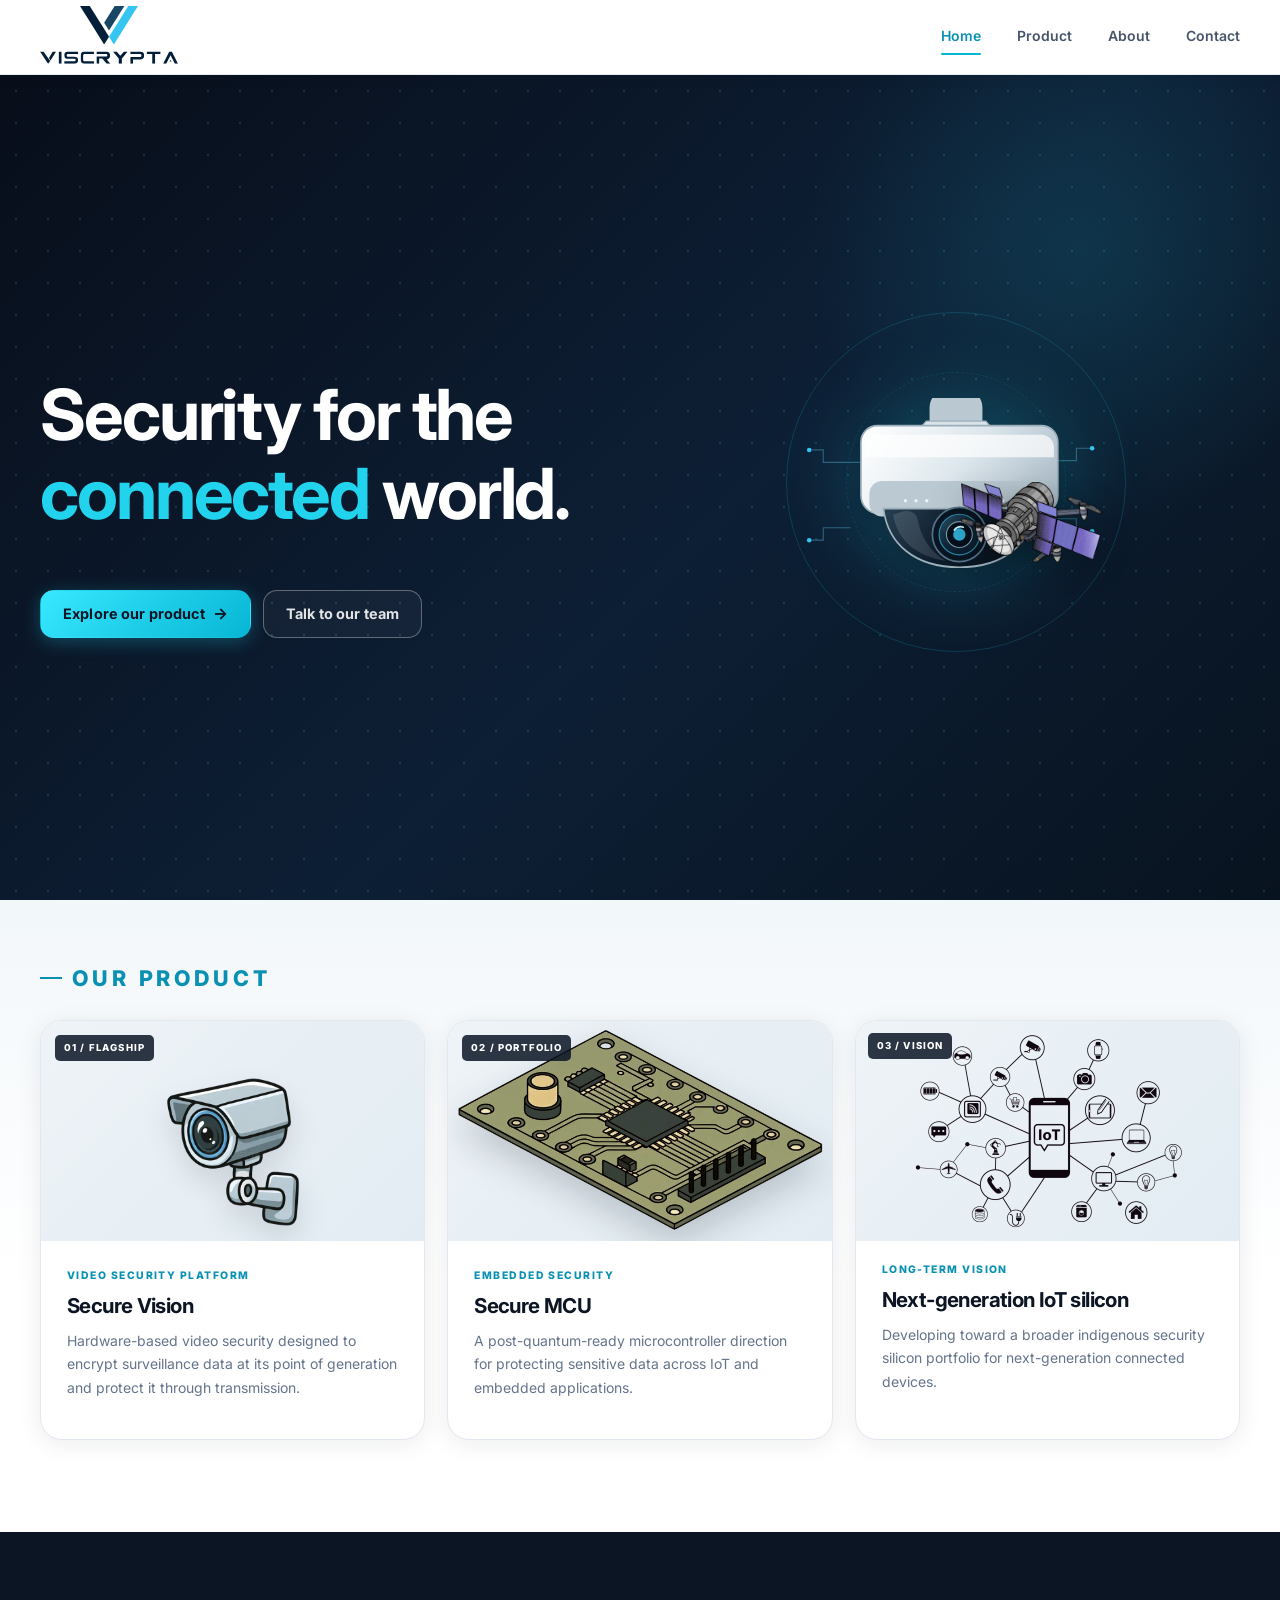
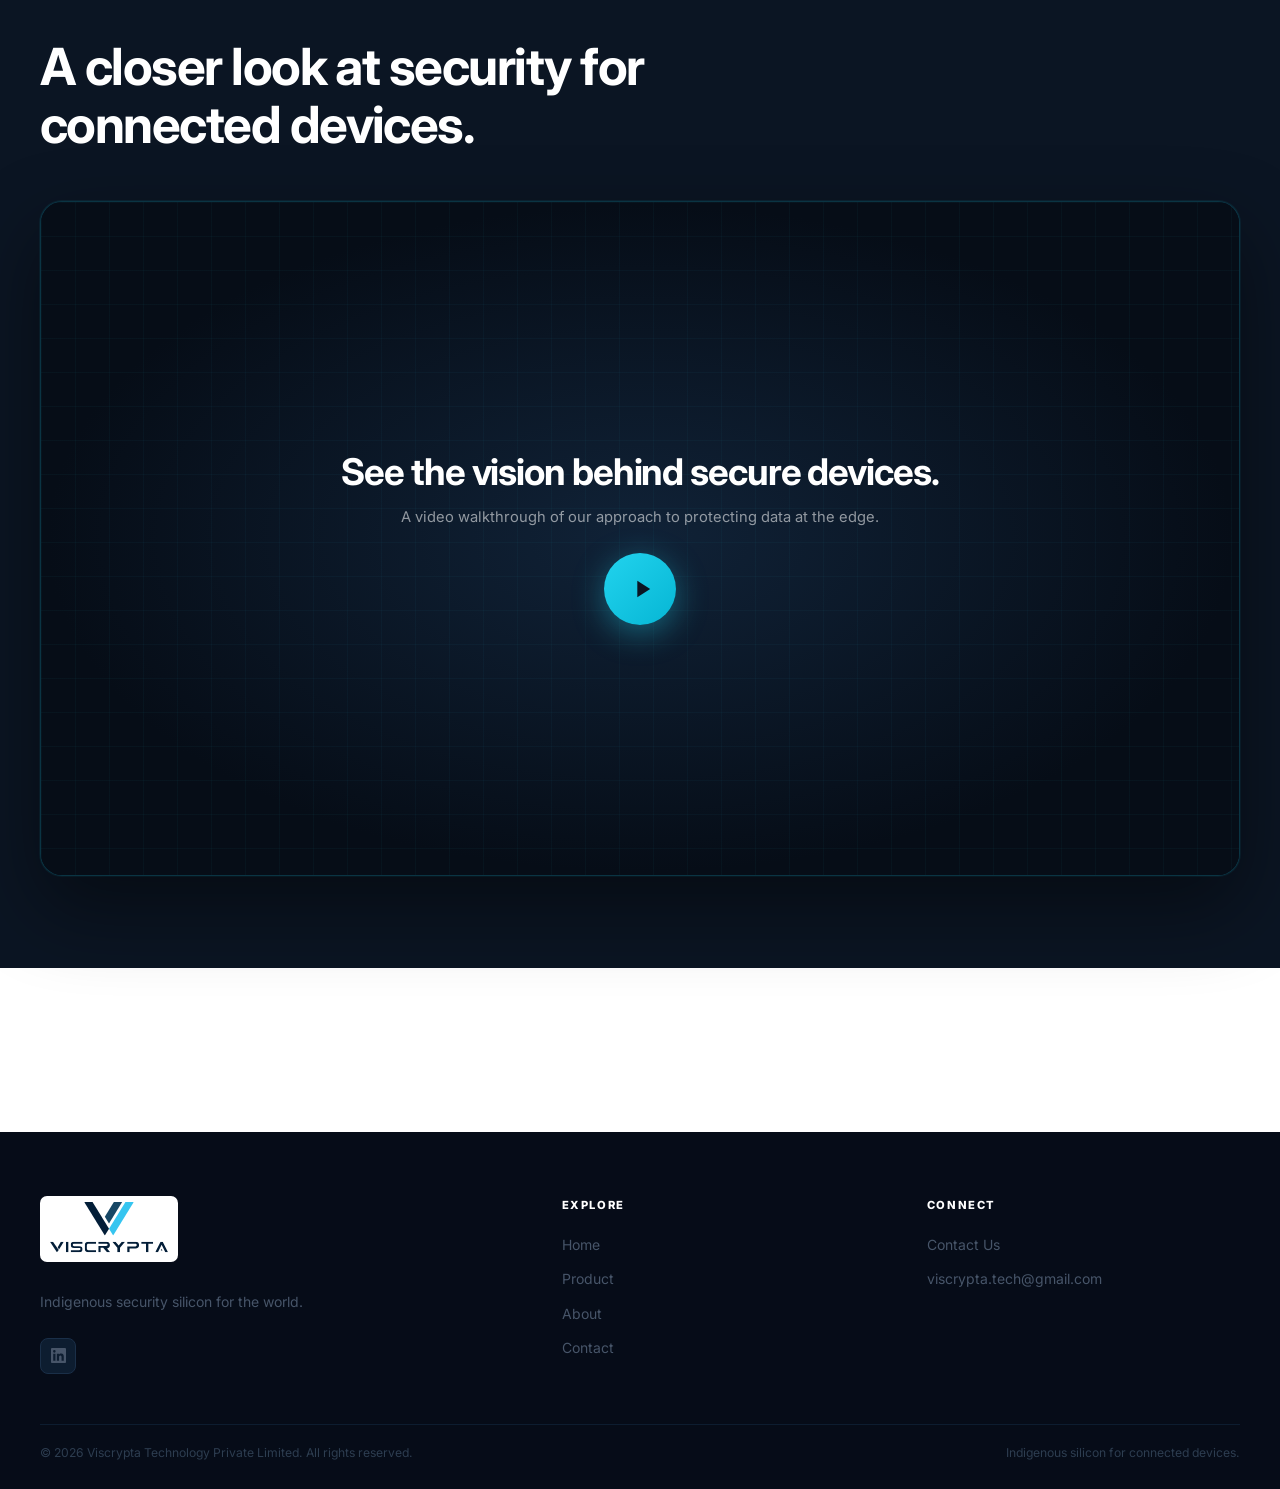
==== commit 36e14378: "Update index.html" ====
--- a/index.html
+++ b/index.html
@@ -5,10 +5,10 @@
   <meta name="viewport" content="width=device-width, initial-scale=1">
   <meta name="description" content="Viscrypta builds indigenous, hardware rooted security for IoT and embedded devices, protecting data at the edge.">
   <meta name="theme-color" content="#0b1523">
-  <title>Viscrypta | Security Silicon for the Connected World</title>
+  <title>Viscrypta | Security for the Connected World</title>
   <link rel="icon" href="https://viscrypta0411.github.io/viscrypta-website/assets/web/viscrypta-favicon.svg" type="image/svg+xml">
   <meta property="og:title" content="Viscrypta | Security for the Connected World">
-  <meta property="og:description" content="Hardware rooted security for IoT and embedded systems—designed to protect data at the edge with a quantum era.">
+  <meta property="og:description" content="Hardware rooted security for IoT and embedded systems designed to protect data at the edge.">
   <meta property="og:type" content="website">
   <meta property="og:image" content="https://viscrypta0411.github.io/viscrypta-website/assets/web/viscrypta-favicon.svg">
   <meta property="og:url" content="https://viscrypta0411.github.io/viscrypta-website/">
@@ -42,7 +42,7 @@
         <div class="hero-copy">
           <h1>Security for the <span>connected</span> world.</h1>
           <div class="actions">
-            <a class="button button-primary" href="product.html">Explore our product <span class="arrow" aria-hidden="true">→</span></a>
+            <a class="button button-primary" href="#portfolio">Explore our product <span class="arrow" aria-hidden="true">→</span></a>
             <a class="button button-outline" href="contact.html">Talk to our team</a>
           </div>
         </div>
@@ -94,7 +94,7 @@
       <div class="footer-top">
         <div>
           <a class="brand" href="index.html" aria-label="Viscrypta home"><img class="brand-logo" src="assets/web/viscrypta-logo.svg" alt="Viscrypta Technology Private Limited"></a>
-          <p class="footer-about">Indigenous security silicon for an increasingly connected and quantum-aware world.</p>
+          <p class="footer-about">Indigenous security silicon for the world.</p>
           <div class="footer-social">
             <a href="https://www.linkedin.com/company/viscrypta" aria-label="Viscrypta on LinkedIn" target="_blank" rel="noopener noreferrer">
               <svg viewBox="0 0 24 24" fill="currentColor" aria-hidden="true"><path d="M20.447 20.452h-3.554v-5.569c0-1.328-.027-3.037-1.852-3.037-1.853 0-2.136 1.445-2.136 2.939v5.667H9.351V9h3.414v1.561h.046c.477-.9 1.637-1.85 3.37-1.85 3.601 0 4.267 2.37 4.267 5.455v6.286zM5.337 7.433a2.062 2.062 0 01-2.063-2.065 2.064 2.064 0 112.063 2.065zm1.782 13.019H3.555V9h3.564v11.452zM22.225 0H1.771C.792 0 0 .774 0 1.729v20.542C0 23.227.792 24 1.771 24h20.451C23.2 24 24 23.227 24 22.271V1.729C24 .774 23.2 0 22.222 0h.003z"/></svg>
--- a/styles.css
+++ b/styles.css
@@ -244,7 +244,7 @@
 .status-dot { width: 8px; height: 8px; flex: none; background: var(--green); border-radius: 50%; box-shadow: 0 0 0 5px rgba(16,185,129,.15); }
 
 /* ── Portfolio Section ────────────────────────────────────── */
-.portfolio-section { padding-top: 60px; background: linear-gradient(180deg, #f2f7fa 0%, #fff 60%); }
+.portfolio-section { padding-top: 60px; scroll-margin-top: 90px; background: linear-gradient(180deg, #f2f7fa 0%, #fff 60%); }
 .portfolio-grid { display: grid; grid-template-columns: repeat(3, minmax(0, 1fr)); gap: 22px; align-items: stretch; }
 .portfolio-card {
   min-width: 0; overflow: hidden; display: flex; flex-direction: column;
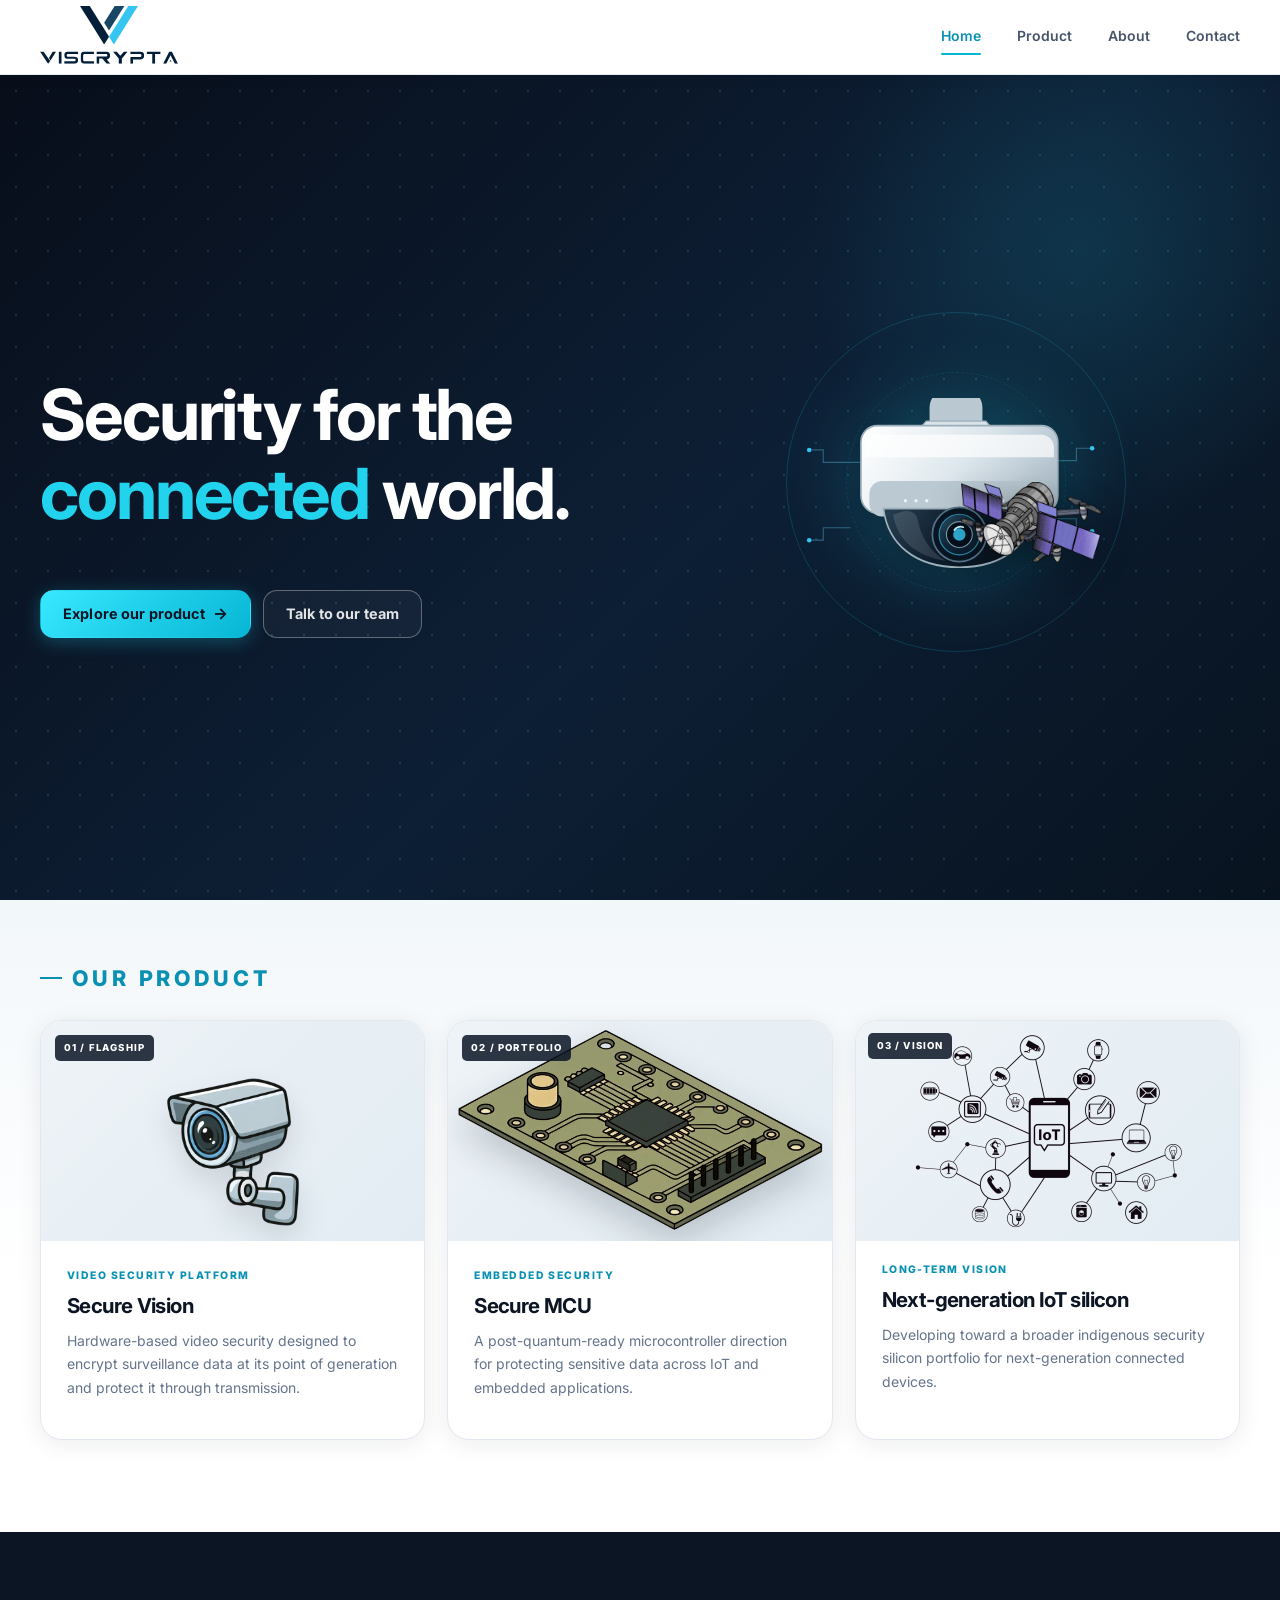
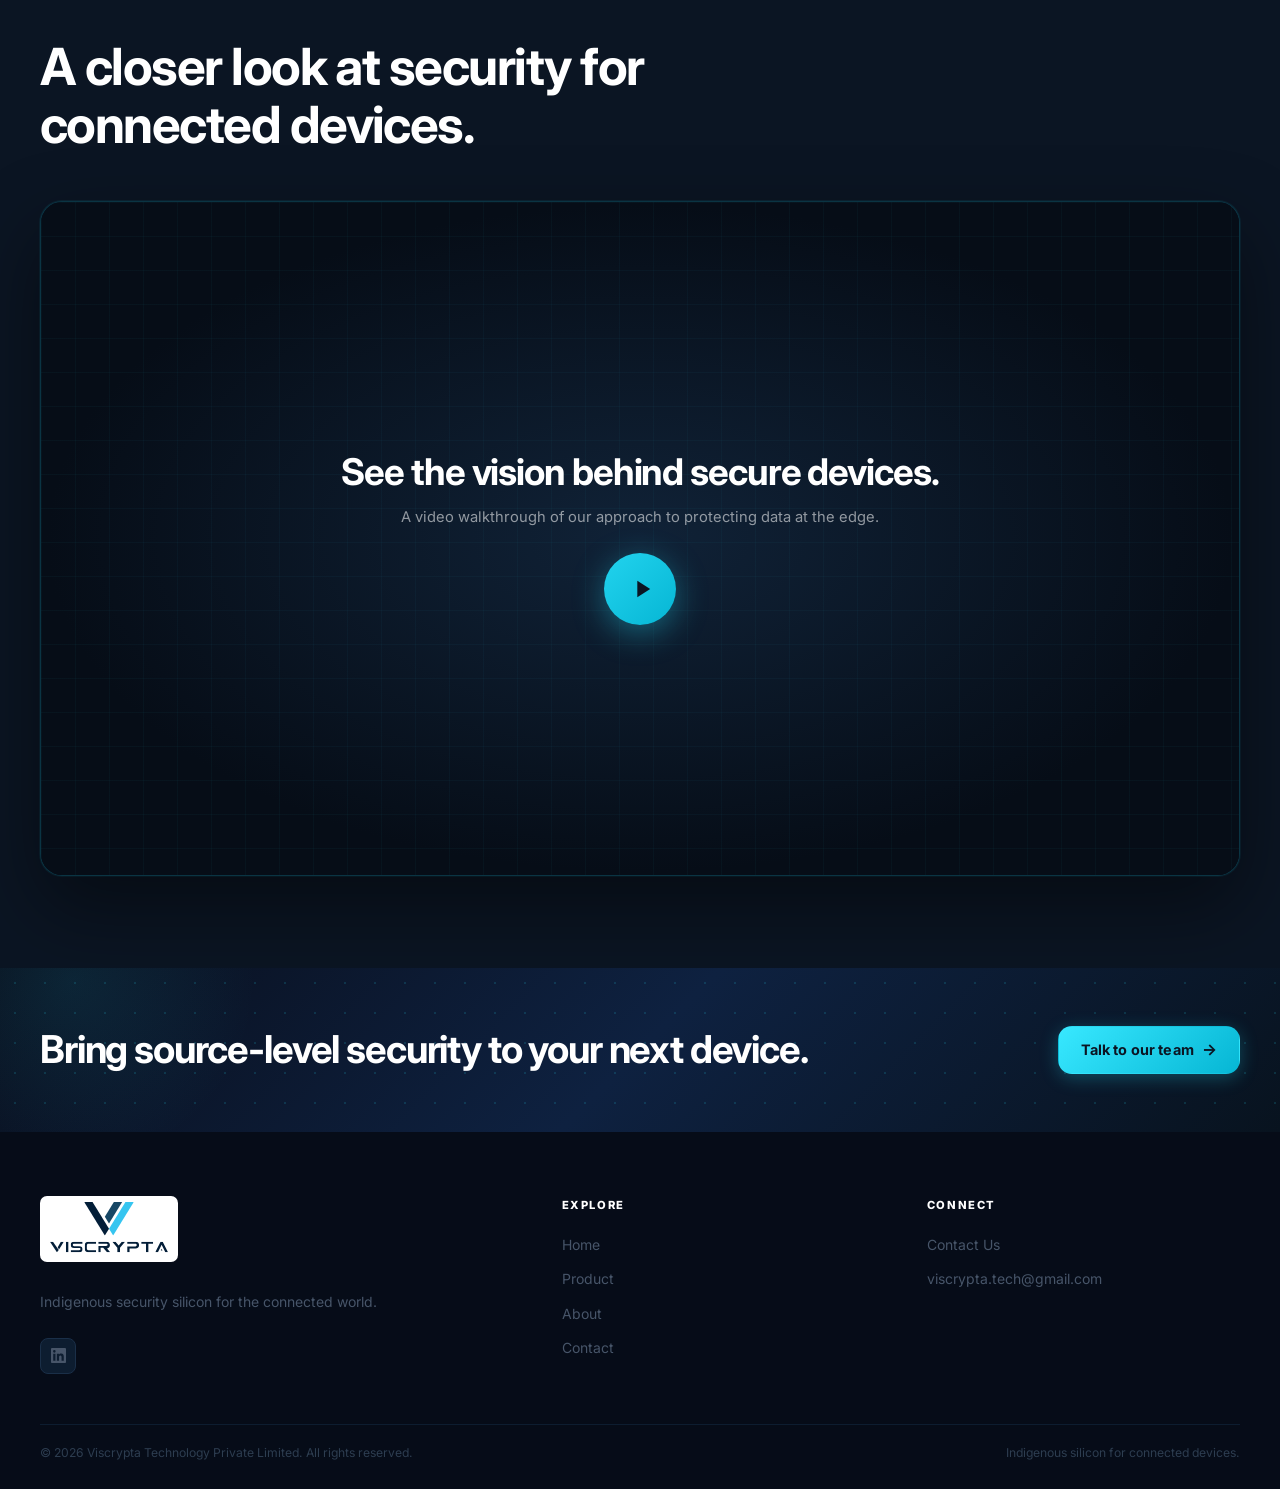
==== commit 60cf7534: "Update footer description for clarity" ====
--- a/index.html
+++ b/index.html
@@ -94,7 +94,7 @@
       <div class="footer-top">
         <div>
           <a class="brand" href="index.html" aria-label="Viscrypta home"><img class="brand-logo" src="assets/web/viscrypta-logo.svg" alt="Viscrypta Technology Private Limited"></a>
-          <p class="footer-about">Indigenous security silicon for the world.</p>
+          <p class="footer-about">Indigenous security silicon for the connected world.</p>
           <div class="footer-social">
             <a href="https://www.linkedin.com/company/viscrypta" aria-label="Viscrypta on LinkedIn" target="_blank" rel="noopener noreferrer">
               <svg viewBox="0 0 24 24" fill="currentColor" aria-hidden="true"><path d="M20.447 20.452h-3.554v-5.569c0-1.328-.027-3.037-1.852-3.037-1.853 0-2.136 1.445-2.136 2.939v5.667H9.351V9h3.414v1.561h.046c.477-.9 1.637-1.85 3.37-1.85 3.601 0 4.267 2.37 4.267 5.455v6.286zM5.337 7.433a2.062 2.062 0 01-2.063-2.065 2.064 2.064 0 112.063 2.065zm1.782 13.019H3.555V9h3.564v11.452zM22.225 0H1.771C.792 0 0 .774 0 1.729v20.542C0 23.227.792 24 1.771 24h20.451C23.2 24 24 23.227 24 22.271V1.729C24 .774 23.2 0 22.222 0h.003z"/></svg>
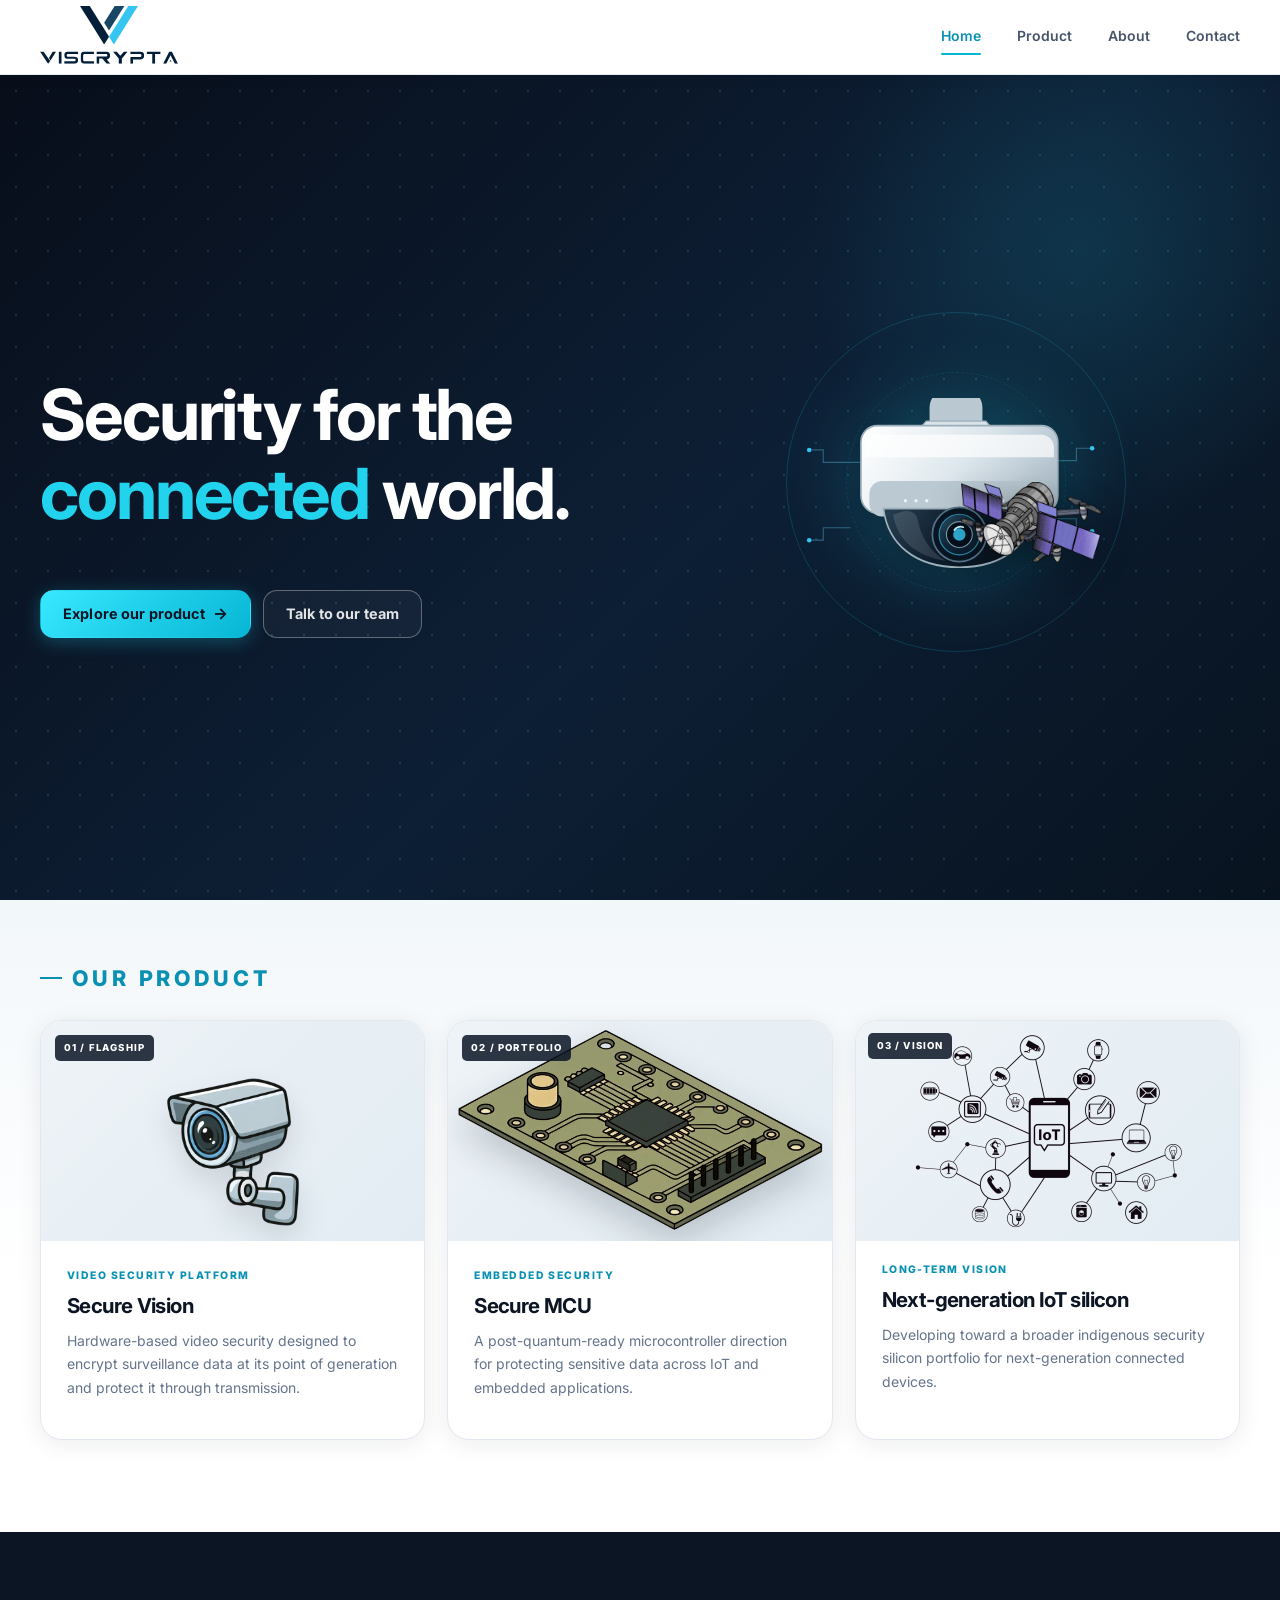
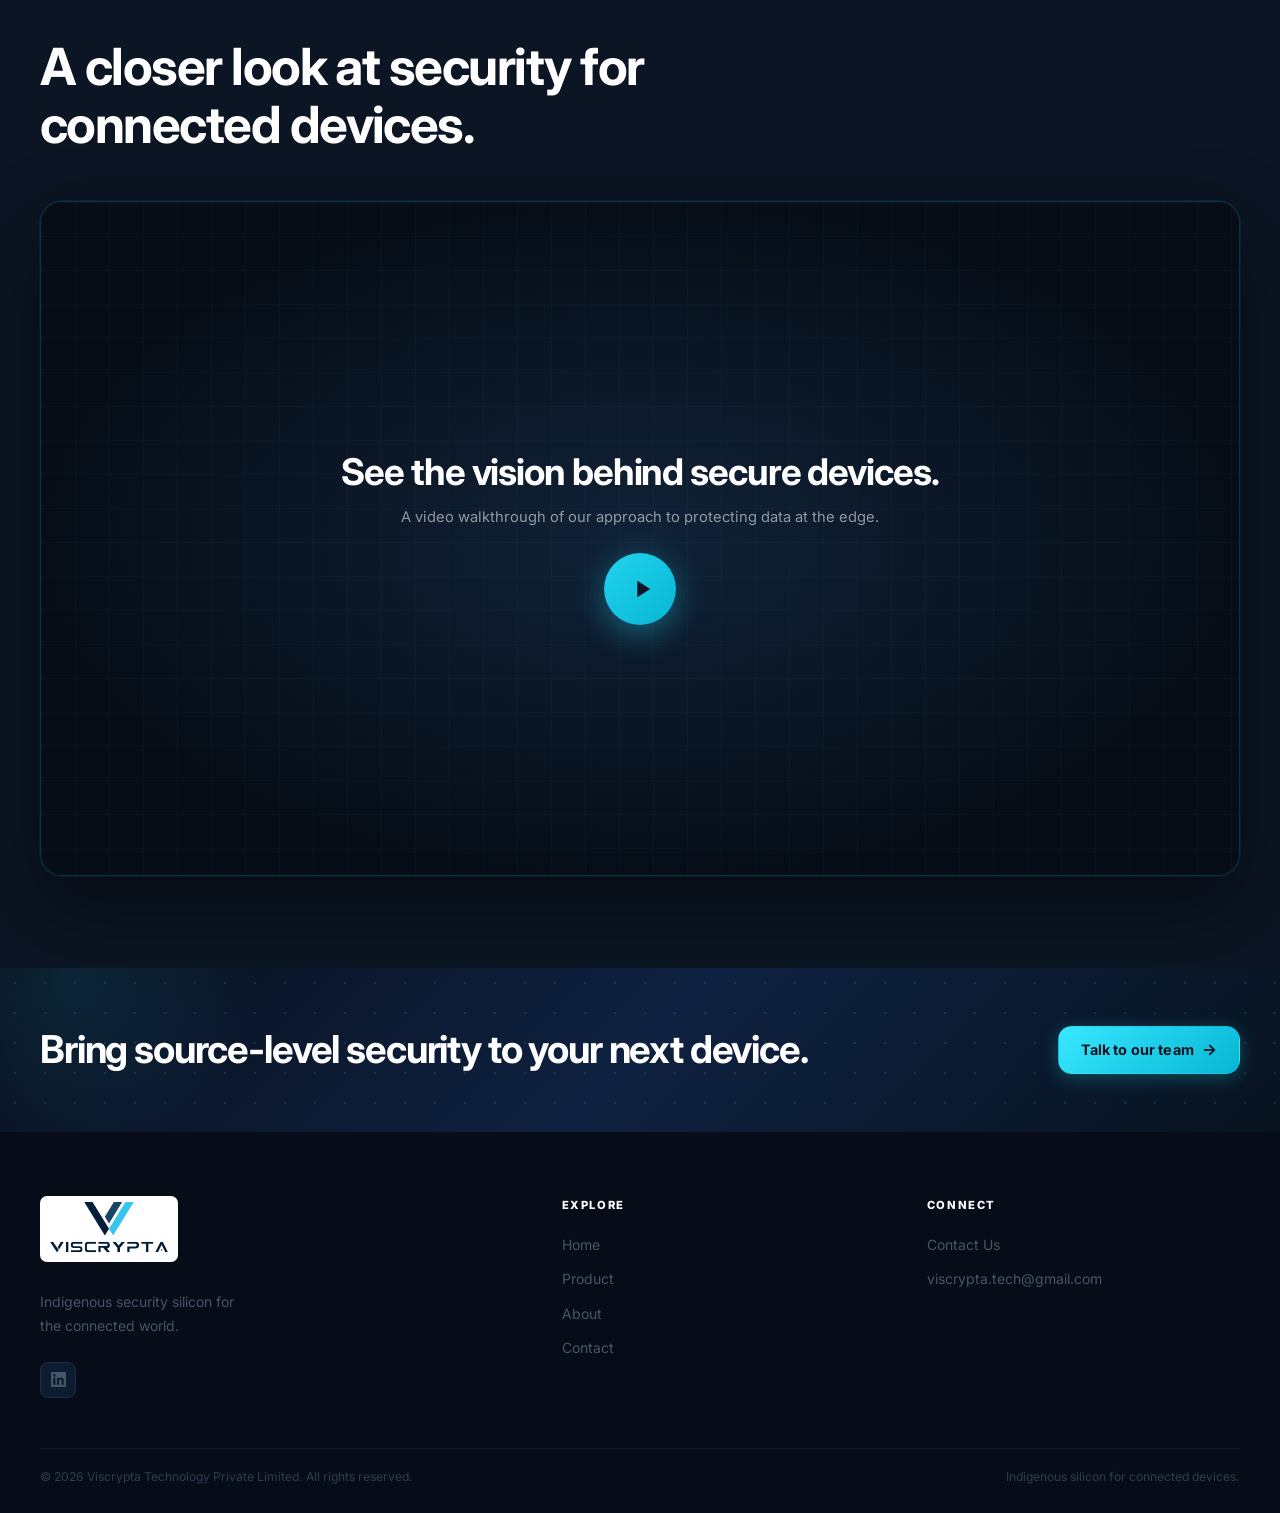
==== commit 3cda3dfe: "Update footer text for better readability" ====
--- a/index.html
+++ b/index.html
@@ -94,7 +94,7 @@
       <div class="footer-top">
         <div>
           <a class="brand" href="index.html" aria-label="Viscrypta home"><img class="brand-logo" src="assets/web/viscrypta-logo.svg" alt="Viscrypta Technology Private Limited"></a>
-          <p class="footer-about">Indigenous security silicon for the connected world.</p>
+          <p class="footer-about">Indigenous security silicon for <br> the connected world.</p>
           <div class="footer-social">
             <a href="https://www.linkedin.com/company/viscrypta" aria-label="Viscrypta on LinkedIn" target="_blank" rel="noopener noreferrer">
               <svg viewBox="0 0 24 24" fill="currentColor" aria-hidden="true"><path d="M20.447 20.452h-3.554v-5.569c0-1.328-.027-3.037-1.852-3.037-1.853 0-2.136 1.445-2.136 2.939v5.667H9.351V9h3.414v1.561h.046c.477-.9 1.637-1.85 3.37-1.85 3.601 0 4.267 2.37 4.267 5.455v6.286zM5.337 7.433a2.062 2.062 0 01-2.063-2.065 2.064 2.064 0 112.063 2.065zm1.782 13.019H3.555V9h3.564v11.452zM22.225 0H1.771C.792 0 0 .774 0 1.729v20.542C0 23.227.792 24 1.771 24h20.451C23.2 24 24 23.227 24 22.271V1.729C24 .774 23.2 0 22.222 0h.003z"/></svg>
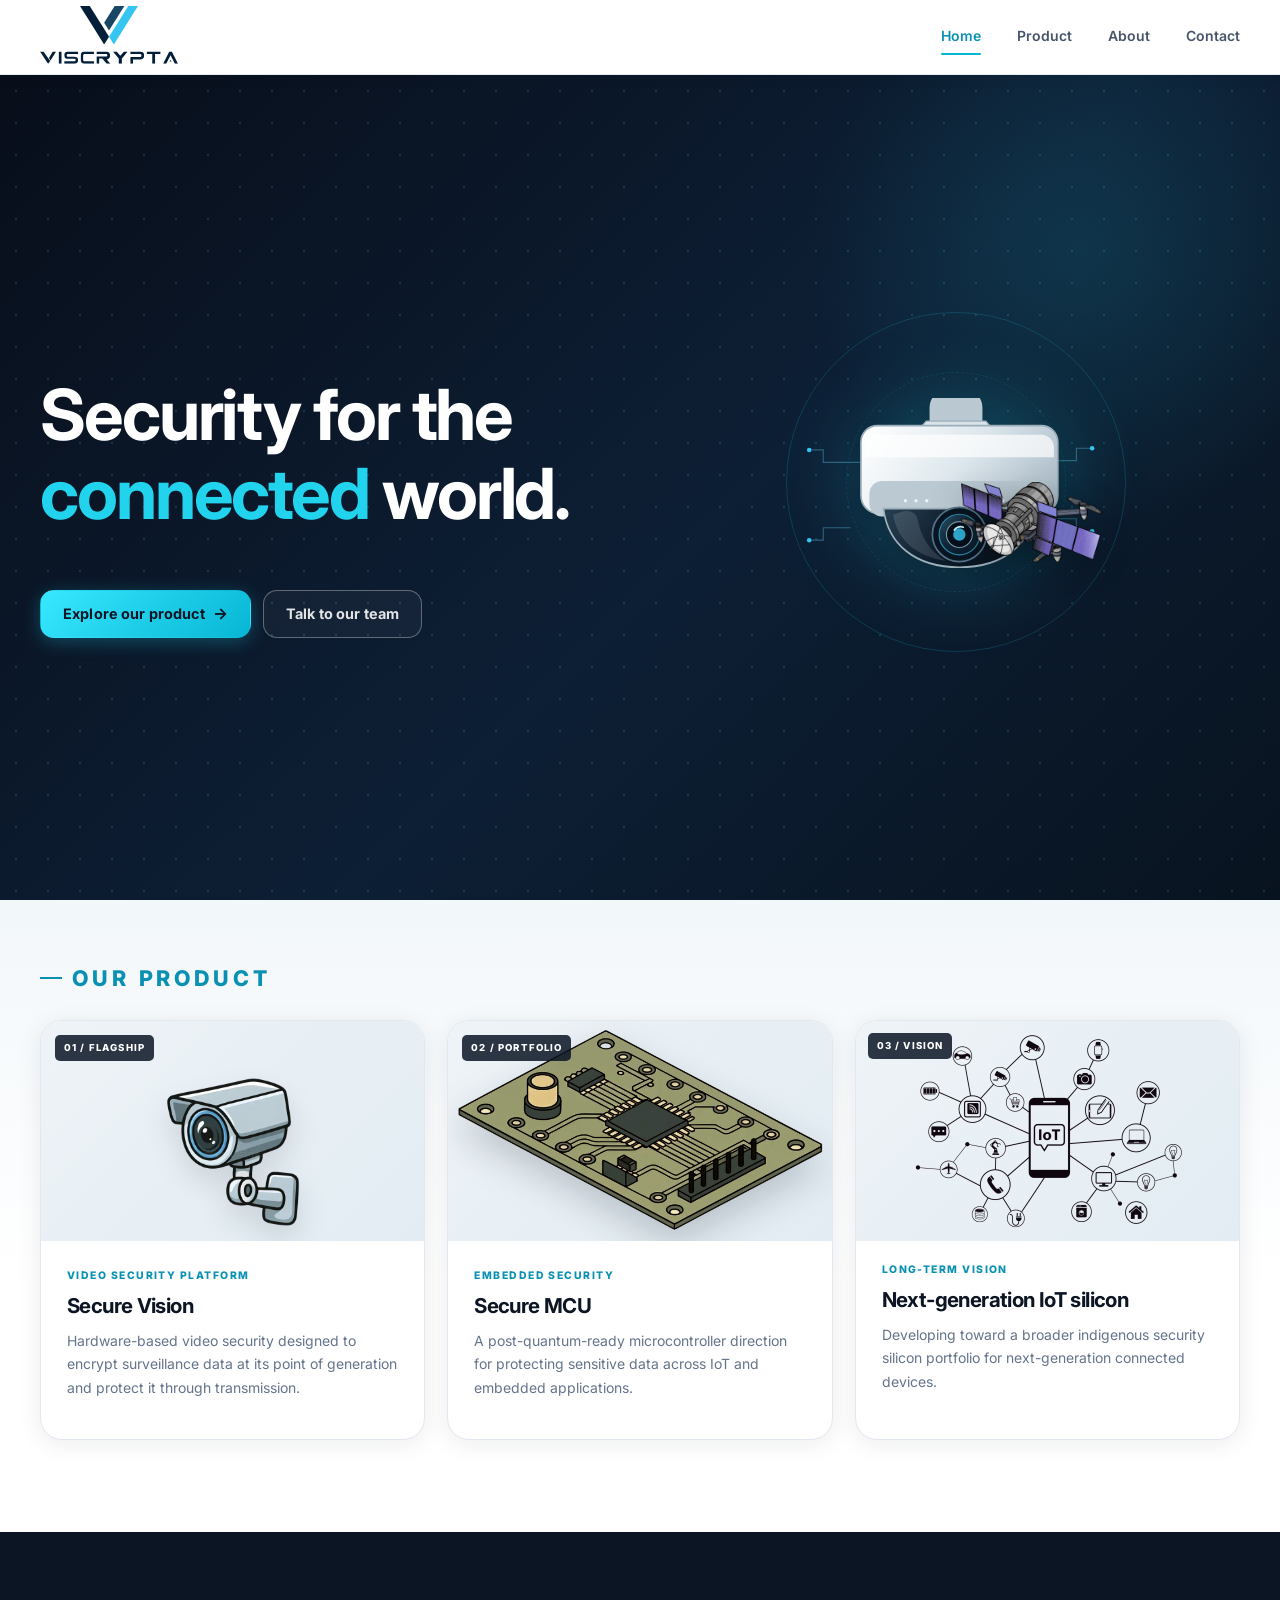
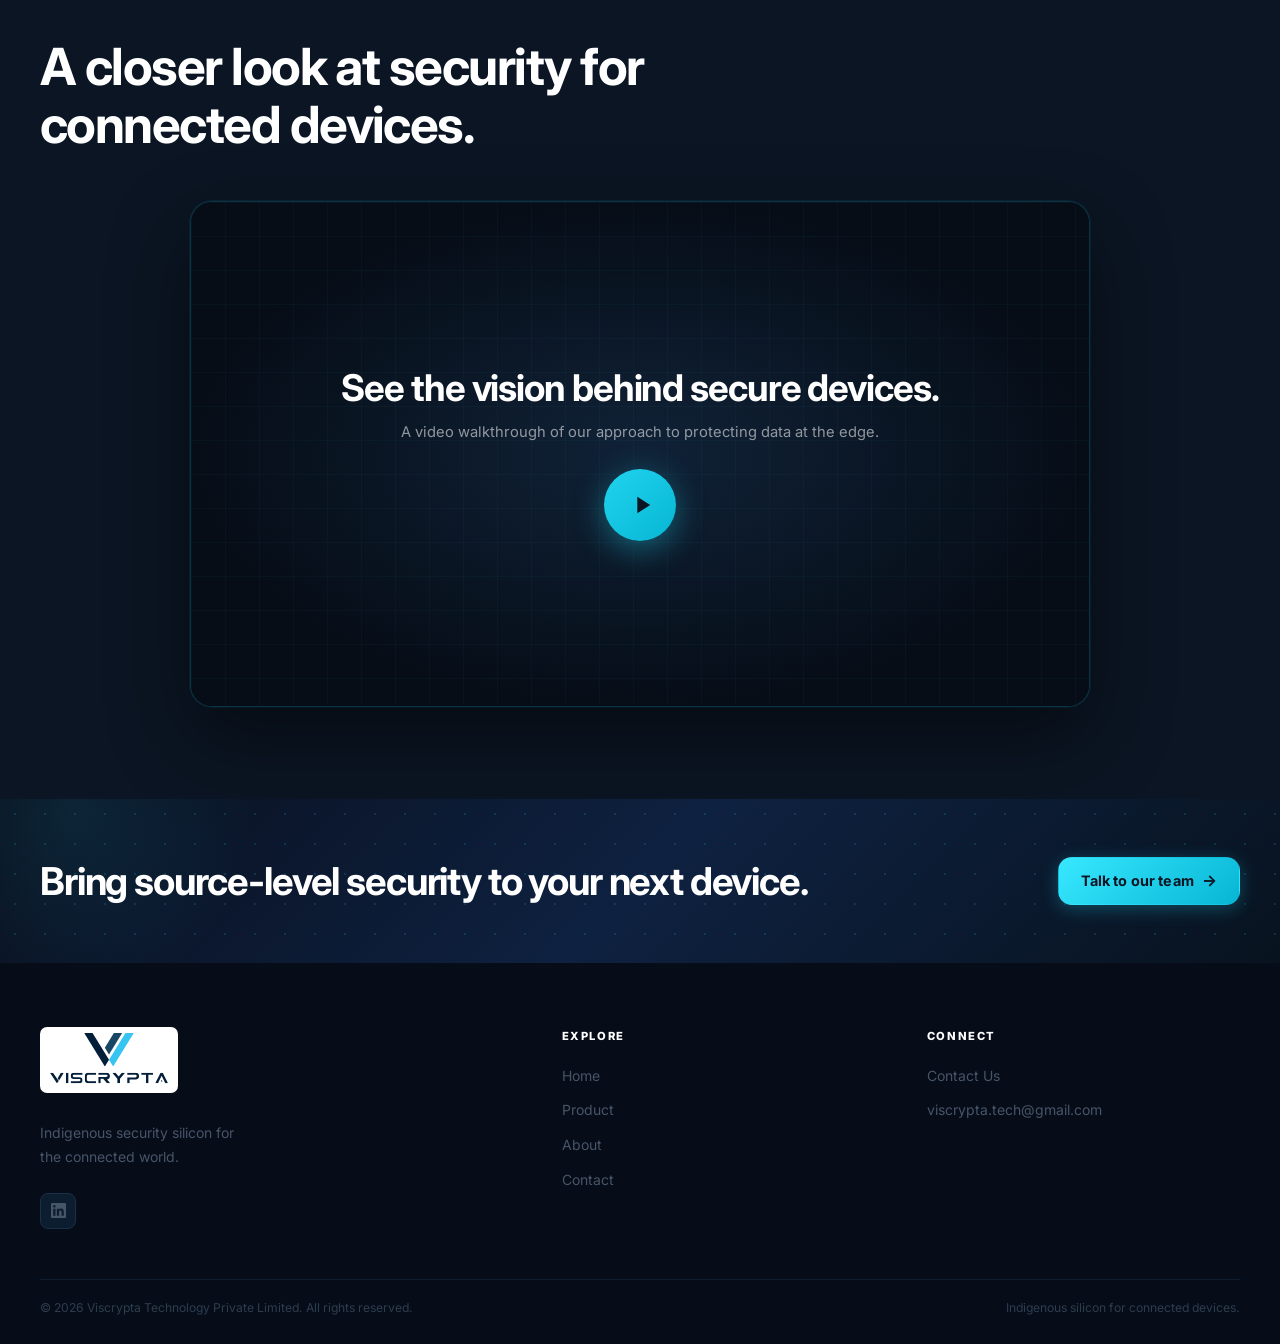
==== commit d193efbe: "Update video source in index.html" ====
--- a/index.html
+++ b/index.html
@@ -72,7 +72,7 @@
         </div>
         <div class="video-section-wrap">
           <div class="video-embed-frame">
-            <div class="yt-facade" data-video="assets/web/videoplayback.mp4" tabindex="0" role="button" aria-label="Play product walkthrough video">
+            <div class="yt-facade" data-video="assets/web/Viscrypta_Video19.mp4" tabindex="0" role="button" aria-label="Play product walkthrough video">
               <div class="yt-meta">
                 <h3>See the vision behind secure devices.</h3>
                 <p>A video walkthrough of our approach to protecting data at the edge.</p>
--- a/styles.css
+++ b/styles.css
@@ -288,11 +288,28 @@
 .dark-section { color: white; background: var(--navy); }
 .dark-section .section-heading p, .dark-section .lead { color: rgba(255,255,255,.58); }
 .dark-section .eyebrow { color: var(--cyan); }
+.video-reveal {
+  min-height: calc(100vh - 75px);
+  min-height: calc(100svh - 75px);
+}
 .video-reveal { opacity: 0; transform: translateY(40px); transition: opacity .8s ease, transform .8s ease; }
 .video-reveal.is-visible { opacity: 1; transform: translateY(0); }
+.video-reveal {
+  min-height: calc(100vh - 75px);
+  min-height: calc(100svh - 75px);
+  display: flex;
+  align-items: center;
+}
+
+@media (max-width: 760px) {
+  .video-reveal {
+    min-height: calc(100vh - 69px);
+    min-height: calc(100svh - 69px);
+  }
+}
 
 /* YouTube embed */
-.video-section-wrap { margin-top: 42px; }
+.video-section-wrap { width: 75%; margin: 42px auto 0; }
 .video-embed-frame {
   position: relative; overflow: hidden; width: 100%; aspect-ratio: 16 / 9;
   border-radius: var(--r-lg);
@@ -658,6 +675,8 @@
 @media (max-width: 760px) {
   .container { width: min(var(--max-width), calc(100% - 36px)); }
   .section { padding: 72px 0; }
+  .video-reveal { min-height: calc(100vh - 69px); min-height: calc(100svh - 69px); }
+  .video-section-wrap { width: 100%; }
   .about-content-panel { padding: 34px 24px; }
   .nav-wrap { min-height: 68px; }
   .brand-logo { width: 112px; }
